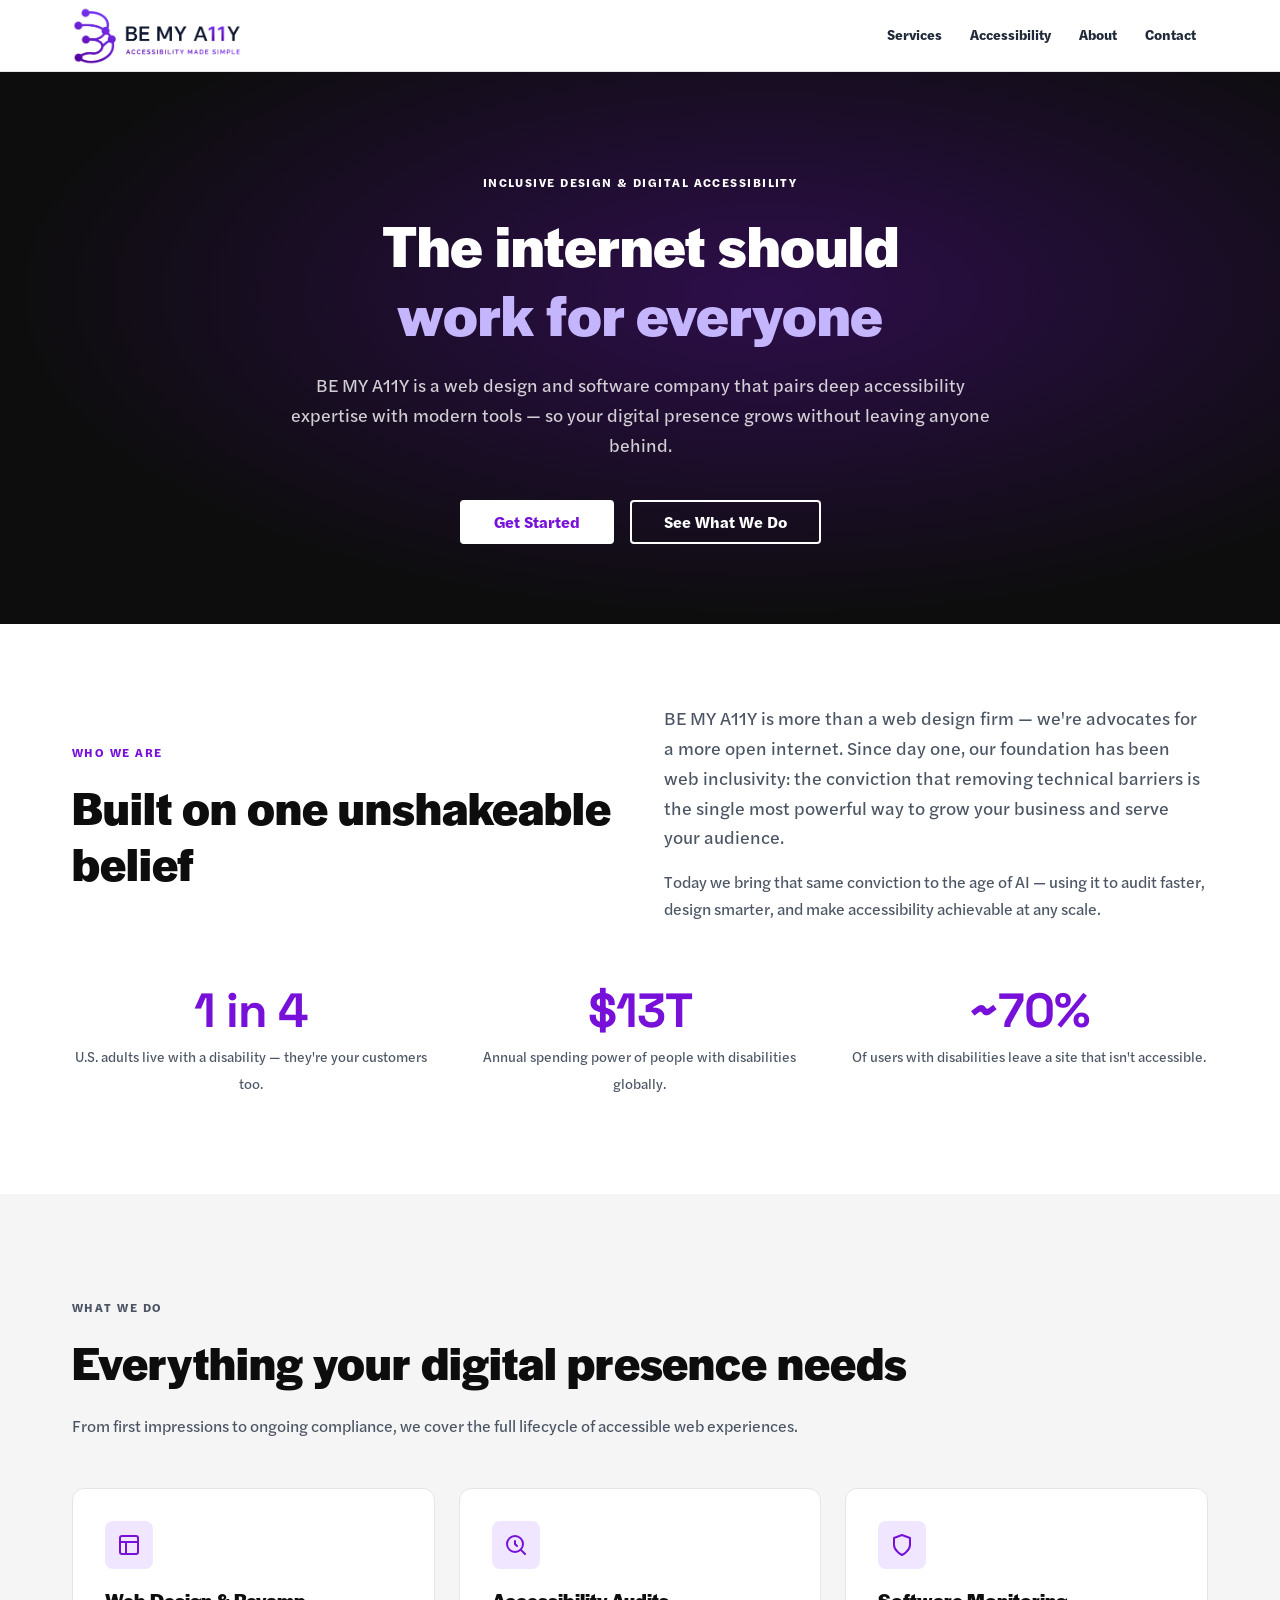
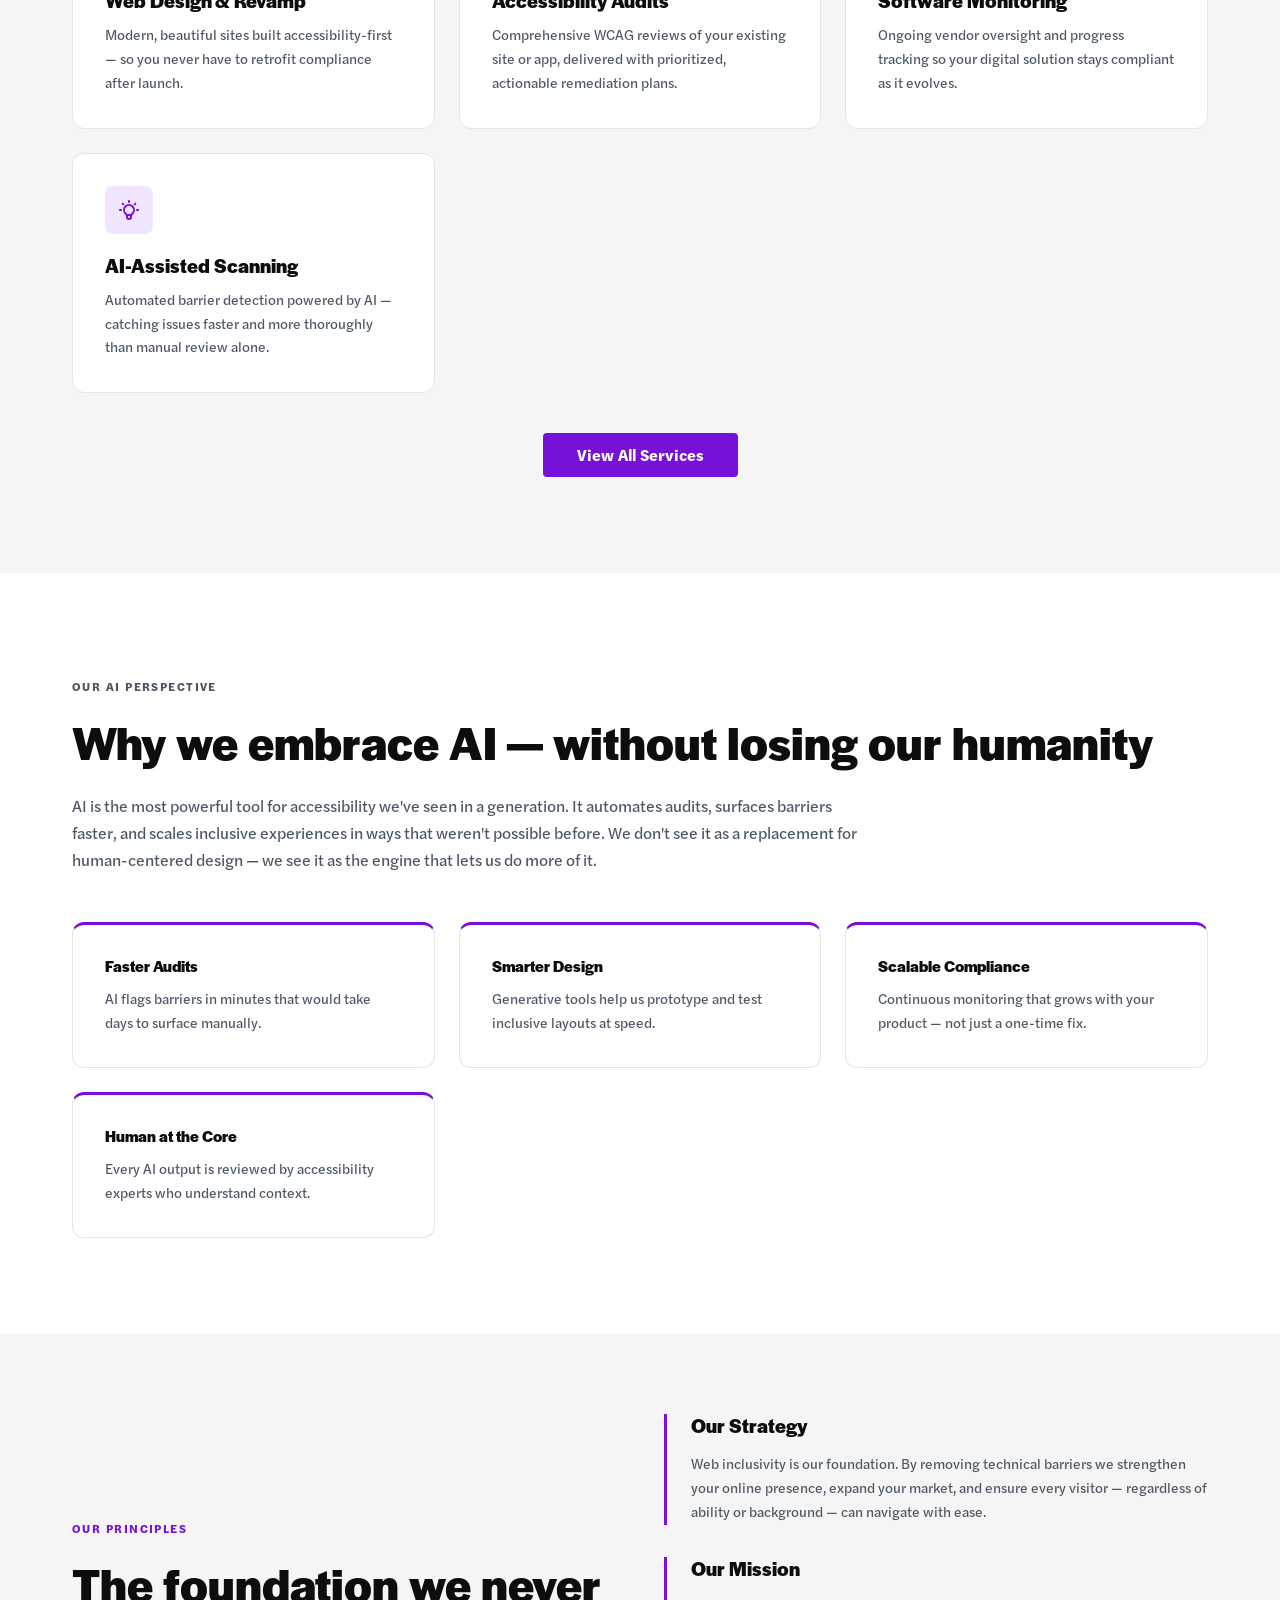
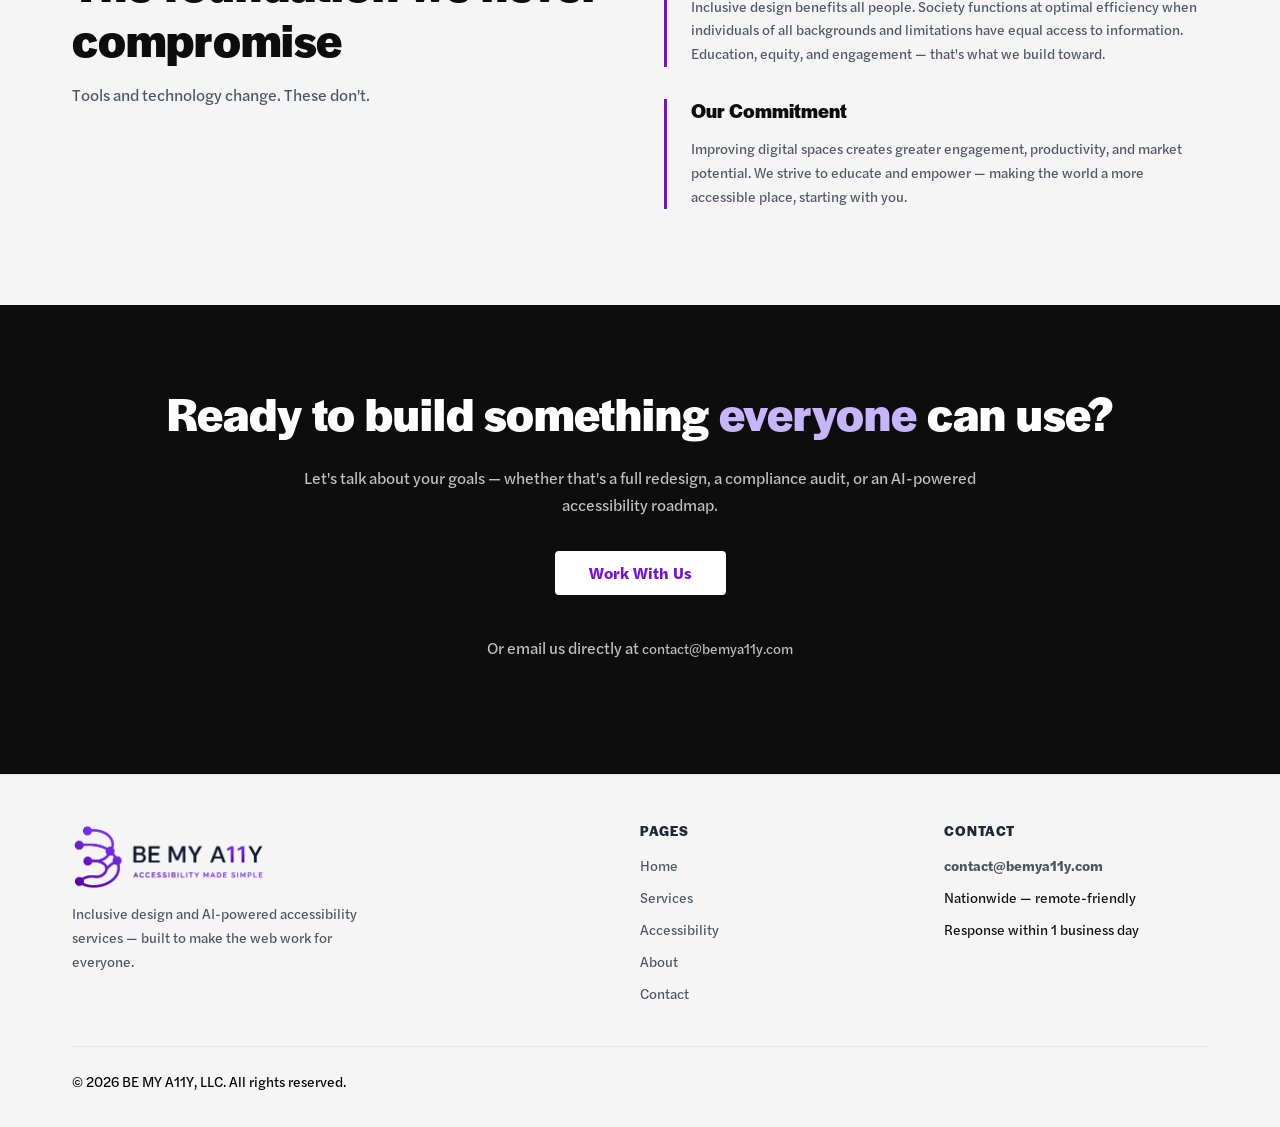
==== index.html @ e12327df "Bump CSS/JS versions, add sitemap, fix CSP for inline styles Co-Authored-By: Claude Sonnet 4.6 <nore" ====
﻿<!DOCTYPE html>
<html lang="en">
<head>
  <meta charset="UTF-8">
  <meta name="viewport" content="width=device-width, initial-scale=1.0">
  <title>BE MY A11Y — Inclusive Design &amp; Digital Accessibility</title>
  <meta name="description" content="BE MY A11Y designs accessible websites and software for small businesses, using UI/UX best practices to improve usability, broaden audience reach, and ensure inclusive, easy-to-navigate digital experiences.">

  <link rel="canonical" href="https://bemya11y.com/">
  <link rel="sitemap" type="application/xml" href="/sitemap.xml">

  <!-- Open Graph -->
  <meta property="og:title" content="BE MY A11Y — Inclusive Design &amp; Digital Accessibility">
  <meta property="og:description" content="Inclusive design and AI-powered accessibility services — built to make the web work for everyone.">
  <meta property="og:type" content="website">
  <meta property="og:url" content="https://bemya11y.com/">
  <meta property="og:image" content="https://bemya11y.com/images/logo.png">

  <!-- Twitter Card -->
  <meta name="twitter:card" content="summary">
  <meta name="twitter:title" content="BE MY A11Y — Inclusive Design &amp; Digital Accessibility">
  <meta name="twitter:description" content="Inclusive design and AI-powered accessibility services — built to make the web work for everyone.">
  <meta name="twitter:image" content="https://bemya11y.com/images/logo.png">

  <!-- Favicon -->
  <link rel="icon" type="image/x-icon" href="/favicon.ico">

  <!-- Fonts -->
  <link rel="preconnect" href="https://fonts.googleapis.com">
  <link rel="preconnect" href="https://fonts.gstatic.com" crossorigin>
  <link href="https://fonts.googleapis.com/css2?family=Space+Grotesk:wght@700&display=swap" rel="stylesheet">

  <link rel="stylesheet" href="/css/styles.css?v=11">

  <!-- Structured Data -->
  <script type="application/ld+json">
  {
    "@context": "https://schema.org",
    "@type": ["ProfessionalService", "LocalBusiness"],
    "name": "BE MY A11Y, LLC",
    "url": "https://bemya11y.com",
    "email": "contact@bemya11y.com",
    "logo": "https://bemya11y.com/images/logo.png",
    "image": "https://bemya11y.com/images/logo.png",
    "description": "Web accessibility consulting, WCAG audits, accessible web design, and AI-assisted accessibility scanning for businesses nationwide.",
    "slogan": "Inclusive design and AI-powered accessibility services — built to make the web work for everyone.",
    "areaServed": "US",
    "priceRange": "$$",
    "address": {
      "@type": "PostalAddress",
      "streetAddress": "1011 Constitution Way",
      "addressLocality": "Cumming",
      "addressRegion": "GA",
      "postalCode": "30040",
      "addressCountry": "US"
    },
    "founder": {
      "@type": "Person",
      "name": "James",
      "jobTitle": "Founder & CEO",
      "email": "james@bemya11y.com"
    },
    "knowsAbout": [
      "Web Accessibility", "WCAG 2.1", "ADA Compliance", "Section 508",
      "European Accessibility Act", "Inclusive Design",
      "AI-Assisted Accessibility Scanning", "Accessibility Audits",
      "Screen Reader Compatibility", "Accessible Web Design"
    ],
    "hasOfferCatalog": {
      "@type": "OfferCatalog",
      "name": "Accessibility Services",
      "itemListElement": [
        {"@type": "Offer", "itemOffered": {"@type": "Service", "name": "Web Design & Revamp", "description": "Modern, accessible websites built to WCAG 2.1 AA standards from day one."}},
        {"@type": "Offer", "itemOffered": {"@type": "Service", "name": "Accessibility Audits", "description": "Comprehensive WCAG 2.1, Section 508, and ADA reviews with prioritized remediation reports."}},
        {"@type": "Offer", "itemOffered": {"@type": "Service", "name": "Software Monitoring & Vendor Oversight", "description": "Ongoing accessibility compliance monitoring and vendor deliverable review."}},
        {"@type": "Offer", "itemOffered": {"@type": "Service", "name": "AI-Assisted Accessibility Scanning", "description": "Automated barrier detection powered by AI, reviewed by a human accessibility expert."}}
      ]
    }
  }
  </script>
  <script type="application/ld+json">
  {
    "@context": "https://schema.org",
    "@type": "WebSite",
    "name": "BE MY A11Y",
    "url": "https://bemya11y.com",
    "description": "Web accessibility consulting and inclusive design services for businesses nationwide.",
    "publisher": {
      "@type": "Organization",
      "name": "BE MY A11Y, LLC",
      "url": "https://bemya11y.com"
    }
  }
  </script>
</head>
<body>

  <!-- Skip Navigation -->
  <a href="#main-content" class="skip-link">Skip to main content</a>

  <!-- Live Region for dynamic announcements -->
  <div id="live-region" role="status" aria-live="polite" aria-atomic="true"></div>

  <!-- ── Header ──────────────────────────────────────────── -->
  <header class="site-header" role="banner"></header>

  <!-- ── Main ─────────────────────────────────────────────── -->
  <main id="main-content">

    <!-- Hero -->
    <section class="hero" aria-labelledby="hero-heading">
      <div class="container">
        <p class="section-label">Inclusive Design &amp; Digital Accessibility</p>
        <h1 id="hero-heading">
          The internet should<br>
          <em>work for everyone</em>
        </h1>
        <p class="lead">
          BE MY A11Y is a web design and software company that pairs deep accessibility
          expertise with modern tools — so your digital presence grows without leaving
          anyone behind.
        </p>
        <div class="btn-group">
          <a href="contact" class="btn btn-white">Get Started</a>
          <a href="services" class="btn btn-outline-white">See What We Do</a>
        </div>
      </div>
    </section>

    <!-- Who We Are -->
    <section class="section" aria-labelledby="who-heading">
      <div class="container">
        <div class="two-col">
          <div>
            <p class="section-label">Who We Are</p>
            <h2 id="who-heading">Built on one unshakeable belief</h2>
          </div>
          <div>
            <p class="lead">
              BE MY A11Y is more than a web design firm — we're advocates for a more open
              internet. Since day one, our foundation has been web inclusivity: the conviction
              that removing technical barriers is the single most powerful way to grow your
              business and serve your audience.
            </p>
            <p style="margin-top: 1rem; color: var(--color-gray-600);">
              Today we bring that same conviction to the age of AI — using it to audit faster,
              design smarter, and make accessibility achievable at any scale.
            </p>
          </div>
        </div>

        <!-- Stats -->
        <div class="stats-grid" style="margin-top: var(--space-16);" aria-label="Accessibility by the numbers">
          <div class="stat">
            <span class="stat-number">1 in 4</span>
            <span class="stat-label">U.S. adults live with a disability — they're your customers too.</span>
          </div>
          <div class="stat">
            <span class="stat-number">$13T</span>
            <span class="stat-label">Annual spending power of people with disabilities globally.</span>
          </div>
          <div class="stat">
            <span class="stat-number" aria-label="Many">~70%</span>
            <span class="stat-label">Of users with disabilities leave a site that isn't accessible.</span>
          </div>
        </div>
      </div>
    </section>

    <!-- What We Do -->
    <section class="section section-alt" aria-labelledby="services-heading">
      <div class="container">
        <div class="section-header">
          <p class="section-label">What We Do</p>
          <h2 id="services-heading">Everything your digital presence needs</h2>
          <p>
            From first impressions to ongoing compliance, we cover the full lifecycle of
            accessible web experiences.
          </p>
        </div>

        <div class="cards-grid">
          <article class="card">
            <div class="card-icon" aria-hidden="true">
              <svg viewBox="0 0 24 24" fill="none" stroke="currentColor" stroke-width="2" stroke-linecap="round" stroke-linejoin="round" aria-hidden="true">
                <rect x="3" y="3" width="18" height="18" rx="2"/>
                <path d="M3 9h18M9 21V9"/>
              </svg>
            </div>
            <h3>Web Design &amp; Revamp</h3>
            <p>Modern, beautiful sites built accessibility-first — so you never have to retrofit compliance after launch.</p>
          </article>

          <article class="card">
            <div class="card-icon" aria-hidden="true">
              <svg viewBox="0 0 24 24" fill="none" stroke="currentColor" stroke-width="2" stroke-linecap="round" stroke-linejoin="round" aria-hidden="true">
                <circle cx="11" cy="11" r="8"/>
                <path d="m21 21-4.35-4.35M11 8v3l2 2"/>
              </svg>
            </div>
            <h3>Accessibility Audits</h3>
            <p>Comprehensive WCAG reviews of your existing site or app, delivered with prioritized, actionable remediation plans.</p>
          </article>

          <article class="card">
            <div class="card-icon" aria-hidden="true">
              <svg viewBox="0 0 24 24" fill="none" stroke="currentColor" stroke-width="2" stroke-linecap="round" stroke-linejoin="round" aria-hidden="true">
                <path d="M12 22s8-4 8-10V5l-8-3-8 3v7c0 6 8 10 8 10z"/>
              </svg>
            </div>
            <h3>Software Monitoring</h3>
            <p>Ongoing vendor oversight and progress tracking so your digital solution stays compliant as it evolves.</p>
          </article>

          <article class="card">
            <div class="card-icon" aria-hidden="true">
              <svg viewBox="0 0 24 24" fill="none" stroke="currentColor" stroke-width="2" stroke-linecap="round" stroke-linejoin="round" aria-hidden="true">
                <path d="M9.663 17h4.673M12 3v1m6.364 1.636-.707.707M21 12h-1M4 12H3m3.343-5.657-.707-.707m2.828 9.9a5 5 0 1 1 7.072 0l-.548.547A3.374 3.374 0 0 0 14 18.469V19a2 2 0 1 1-4 0v-.531c0-.895-.356-1.754-.988-2.386l-.548-.547z"/>
              </svg>
            </div>
            <h3>AI-Assisted Scanning</h3>
            <p>Automated barrier detection powered by AI — catching issues faster and more thoroughly than manual review alone.</p>
          </article>
        </div>

        <div style="text-align: center; margin-top: var(--space-10);">
          <a href="services" class="btn btn-primary">View All Services</a>
        </div>
      </div>
    </section>

    <!-- AI Perspective -->
    <section class="section" aria-labelledby="ai-heading">
      <div class="container">
        <div class="section-header">
          <p class="section-label">Our AI Perspective</p>
          <h2 id="ai-heading">Why we embrace AI — without losing our humanity</h2>
          <p style="max-width: 72ch;">
            AI is the most powerful tool for accessibility we've seen in a generation. It
            automates audits, surfaces barriers faster, and scales inclusive experiences in
            ways that weren't possible before. We don't see it as a replacement for
            human-centered design — we see it as the engine that lets us do more of it.
          </p>
        </div>

        <div class="cards-grid">
          <div class="card" style="border-top: 3px solid var(--color-accent);">
            <h3 style="font-size: var(--text-base);">Faster Audits</h3>
            <p>AI flags barriers in minutes that would take days to surface manually.</p>
          </div>
          <div class="card" style="border-top: 3px solid var(--color-accent);">
            <h3 style="font-size: var(--text-base);">Smarter Design</h3>
            <p>Generative tools help us prototype and test inclusive layouts at speed.</p>
          </div>
          <div class="card" style="border-top: 3px solid var(--color-accent);">
            <h3 style="font-size: var(--text-base);">Scalable Compliance</h3>
            <p>Continuous monitoring that grows with your product — not just a one-time fix.</p>
          </div>
          <div class="card" style="border-top: 3px solid var(--color-accent);">
            <h3 style="font-size: var(--text-base);">Human at the Core</h3>
            <p>Every AI output is reviewed by accessibility experts who understand context.</p>
          </div>
        </div>
      </div>
    </section>

    <!-- Principles -->
    <section class="section section-alt" aria-labelledby="principles-heading">
      <div class="container">
        <div class="two-col">
          <div>
            <p class="section-label">Our Principles</p>
            <h2 id="principles-heading">The foundation we never compromise</h2>
            <p style="margin-top: var(--space-4); color: var(--color-gray-600);">Tools and technology change. These don't.</p>
          </div>
          <div class="principles-list">
            <div class="principle">
              <h3>Our Strategy</h3>
              <p>Web inclusivity is our foundation. By removing technical barriers we strengthen
              your online presence, expand your market, and ensure every visitor — regardless
              of ability or background — can navigate with ease.</p>
            </div>
            <div class="principle">
              <h3>Our Mission</h3>
              <p>Inclusive design benefits all people. Society functions at optimal efficiency
              when individuals of all backgrounds and limitations have equal access to
              information. Education, equity, and engagement — that's what we build toward.</p>
            </div>
            <div class="principle">
              <h3>Our Commitment</h3>
              <p>Improving digital spaces creates greater engagement, productivity, and market
              potential. We strive to educate and empower — making the world a more accessible
              place, starting with you.</p>
            </div>
          </div>
        </div>
      </div>
    </section>

    <!-- CTA -->
    <section class="cta-band" aria-labelledby="cta-heading">
      <div class="container">
        <h2 id="cta-heading">Ready to build something <em>everyone</em> can use?</h2>
        <p>
          Let's talk about your goals — whether that's a full redesign, a compliance audit,
          or an AI-powered accessibility roadmap.
        </p>
        <div class="btn-group">
          <a href="contact" class="btn btn-white">Work With Us</a>
        </div>
        <p>
          Or email us directly at
          <a href="mailto:contact@bemya11y.com" class="email-link" style="color: rgba(255,255,255,.75);">contact@bemya11y.com</a>
        </p>
      </div>
    </section>

  </main>

  <!-- ── Footer ─────────────────────────────────────────── -->
  <footer class="site-footer" role="contentinfo"></footer>

  <script src="/js/site.js?v=7"></script>
</body>
</html>
---- css/styles.css ----
/* ============================================================
   BE MY A11Y — Global Styles
   WCAG 2.2 AA compliant
   ============================================================ */

/* ── Halyard Font Faces ──────────────────────────────────── */
@font-face {
  font-family: 'Halyard Display';
  src: url('../fonts/HalyardDisplay-Light.otf') format('opentype');
  font-weight: 300;
  font-style: normal;
  font-display: swap;
}
@font-face {
  font-family: 'Halyard Display';
  src: url('../fonts/HalyardDisplay-Regular.otf') format('opentype');
  font-weight: 400;
  font-style: normal;
  font-display: swap;
}
@font-face {
  font-family: 'Halyard Display';
  src: url('../fonts/HalyardDisplay-Italic.otf') format('opentype');
  font-weight: 400;
  font-style: italic;
  font-display: swap;
}
@font-face {
  font-family: 'Halyard Display';
  src: url('../fonts/HalyardDisplay-Medium.otf') format('opentype');
  font-weight: 500;
  font-style: normal;
  font-display: swap;
}
@font-face {
  font-family: 'Halyard Display';
  src: url('../fonts/HalyardDisplay-MediumItalic.otf') format('opentype');
  font-weight: 500;
  font-style: italic;
  font-display: swap;
}
@font-face {
  font-family: 'Halyard Display';
  src: url('../fonts/HalyardDisplay-SemiBold.otf') format('opentype');
  font-weight: 600;
  font-style: normal;
  font-display: swap;
}
@font-face {
  font-family: 'Halyard Display';
  src: url('../fonts/HalyardDisplay-SemiBoldItalic.otf') format('opentype');
  font-weight: 600;
  font-style: italic;
  font-display: swap;
}
@font-face {
  font-family: 'Halyard Display';
  src: url('../fonts/HalyardDisplay-Bold.otf') format('opentype');
  font-weight: 700;
  font-style: normal;
  font-display: swap;
}
@font-face {
  font-family: 'Halyard Display';
  src: url('../fonts/HalyardDisplay-BoldItalic.otf') format('opentype');
  font-weight: 700;
  font-style: italic;
  font-display: swap;
}

@font-face {
  font-family: 'Halyard Text';
  src: url('../fonts/HalyardText-Light.otf') format('opentype');
  font-weight: 300;
  font-style: normal;
  font-display: swap;
}
@font-face {
  font-family: 'Halyard Text';
  src: url('../fonts/HalyardText-Regular.otf') format('opentype');
  font-weight: 400;
  font-style: normal;
  font-display: swap;
}
@font-face {
  font-family: 'Halyard Text';
  src: url('../fonts/HalyardText-Italic.otf') format('opentype');
  font-weight: 400;
  font-style: italic;
  font-display: swap;
}
@font-face {
  font-family: 'Halyard Text';
  src: url('../fonts/HalyardText-Medium.otf') format('opentype');
  font-weight: 500;
  font-style: normal;
  font-display: swap;
}
@font-face {
  font-family: 'Halyard Text';
  src: url('../fonts/HalyardText-MediumItalic.otf') format('opentype');
  font-weight: 500;
  font-style: italic;
  font-display: swap;
}
@font-face {
  font-family: 'Halyard Text';
  src: url('../fonts/HalyardText-Bold.otf') format('opentype');
  font-weight: 700;
  font-style: normal;
  font-display: swap;
}
@font-face {
  font-family: 'Halyard Text';
  src: url('../fonts/HalyardText-BoldItalic.otf') format('opentype');
  font-weight: 700;
  font-style: italic;
  font-display: swap;
}

/* ── Custom Properties ───────────────────────────────────── */
:root {
  --color-black:        #0d0d0d;
  --color-white:        #ffffff;
  --color-accent:       #7710D8;       /* primary purple */
  --color-accent-dark:  #5508b0;       /* hover / focus */
  --color-accent-light: #f0e6ff;       /* tinted backgrounds */
  --color-gray-100:     #f5f5f5;
  --color-gray-200:     #e5e5e5;
  --color-gray-400:     #9ca3af;
  --color-gray-600:     #4b5563;
  --color-gray-800:     #1f2937;
  --color-success:      #15803d;
  --color-error:        #b91c1c;

  --font-display: 'Halyard Display', system-ui, sans-serif;
  --font-body:    'Halyard Text', system-ui, sans-serif;

  --text-xs:   0.75rem;
  --text-sm:   0.875rem;
  --text-base: 1rem;
  --text-lg:   1.125rem;
  --text-xl:   1.25rem;
  --text-2xl:  1.5rem;
  --text-3xl:  1.875rem;
  --text-4xl:  2.25rem;
  --text-5xl:  3rem;
  --text-6xl:  3.75rem;

  --space-1:  0.25rem;
  --space-2:  0.5rem;
  --space-3:  0.75rem;
  --space-4:  1rem;
  --space-5:  1.25rem;
  --space-6:  1.5rem;
  --space-8:  2rem;
  --space-10: 2.5rem;
  --space-12: 3rem;
  --space-16: 4rem;
  --space-20: 5rem;
  --space-24: 6rem;
  --space-32: 8rem;

  --radius-sm:  0.25rem;
  --radius-md:  0.5rem;
  --radius-lg:  0.75rem;
  --radius-xl:  1rem;
  --radius-full: 9999px;

  --shadow-sm:  0 1px 2px rgba(0,0,0,.08);
  --shadow-md:  0 4px 12px rgba(0,0,0,.10);
  --shadow-lg:  0 8px 24px rgba(0,0,0,.12);

  --max-width: 1200px;
  --header-height: 72px;
  --transition: 200ms ease;
}

/* ── Reset ───────────────────────────────────────────────── */
*,
*::before,
*::after {
  box-sizing: border-box;
  margin: 0;
  padding: 0;
}

html {
  scroll-behavior: smooth;
  font-size: 100%;
  -webkit-text-size-adjust: 100%;
}

/* Respect reduced-motion */
@media (prefers-reduced-motion: reduce) {
  html { scroll-behavior: auto; }
  *,
  *::before,
  *::after {
    animation-duration: .01ms !important;
    animation-iteration-count: 1 !important;
    transition-duration: .01ms !important;
  }
}

body {
  font-family: var(--font-body);
  font-size: var(--text-base);
  line-height: 1.7;
  color: var(--color-black);
  background-color: var(--color-white);
  -webkit-font-smoothing: antialiased;
}

img,
svg {
  max-width: 100%;
  height: auto;
  display: block;
}

ul,
ol {
  list-style: none;
}

a {
  color: var(--color-accent);
  text-decoration: underline;
  text-underline-offset: 3px;
  transition: color var(--transition);
}

a:hover {
  color: var(--color-accent-dark);
}

/* ── Focus Styles — WCAG 2.2 AA ──────────────────────────── */
:focus-visible {
  outline: 3px solid var(--color-accent);
  outline-offset: 3px;
  border-radius: var(--radius-sm);
}

/* ── Skip Link ───────────────────────────────────────────── */
.skip-link {
  position: absolute;
  top: -9999px;
  left: var(--space-4);
  z-index: 9999;
  background: var(--color-accent);
  color: var(--color-white);
  padding: var(--space-3) var(--space-6);
  font-weight: 700;
  text-decoration: none;
  border-radius: var(--radius-md);
  transition: top var(--transition);
}

.skip-link:focus {
  top: var(--space-4);
}

/* ── Visually Hidden (screen-reader only) ─────────────────── */
.sr-only {
  position: absolute;
  width: 1px;
  height: 1px;
  padding: 0;
  margin: -1px;
  overflow: hidden;
  clip: rect(0,0,0,0);
  white-space: nowrap;
  border: 0;
}

/* ── Layout Utilities ────────────────────────────────────── */
.container {
  width: 100%;
  max-width: var(--max-width);
  margin-inline: auto;
  padding-inline: var(--space-6);
}

@media (min-width: 768px) {
  .container {
    padding-inline: var(--space-8);
  }
}

/* ── Typography ──────────────────────────────────────────── */
h1, h2, h3, h4, h5, h6 {
  font-family: var(--font-display);
  line-height: 1.15;
  font-weight: 700;
  color: var(--color-black);
}

h1 { font-size: clamp(var(--text-4xl), 6vw, var(--text-6xl)); }
h2 { font-size: clamp(var(--text-3xl), 4vw, var(--text-5xl)); }
h3 { font-size: clamp(var(--text-xl), 2.5vw, var(--text-3xl)); }
h4 { font-size: var(--text-xl); }

p { max-width: 68ch; }

.lead {
  font-size: var(--text-lg);
  color: var(--color-gray-600);
  line-height: 1.65;
}

/* ── Buttons ─────────────────────────────────────────────── */
.btn {
  display: inline-flex;
  align-items: center;
  gap: var(--space-2);
  padding: var(--space-3) var(--space-8);
  font-family: var(--font-body);
  font-size: var(--text-base);
  font-weight: 600;
  line-height: 1;
  text-decoration: none;
  border: 2px solid transparent;
  border-radius: var(--radius-sm);
  cursor: pointer;
  transition: background-color var(--transition), color var(--transition), border-color var(--transition), box-shadow var(--transition);
  white-space: nowrap;
  min-height: 44px; /* WCAG 2.5.8 target size */
}

.btn-primary {
  background-color: var(--color-accent);
  color: var(--color-white);
  border-color: var(--color-accent);
}

.btn-primary:hover,
.btn-primary:focus-visible {
  background-color: var(--color-accent-dark);
  border-color: var(--color-accent-dark);
  color: var(--color-white);
}

.btn-outline {
  background-color: transparent;
  color: var(--color-accent);
  border-color: var(--color-accent);
}

.btn-outline:hover,
.btn-outline:focus-visible {
  background-color: var(--color-accent);
  color: var(--color-white);
}

.btn-outline-white {
  background-color: transparent;
  color: var(--color-white);
  border-color: var(--color-white);
}

.btn-outline-white:hover,
.btn-outline-white:focus-visible {
  background-color: var(--color-white);
  color: var(--color-accent);
  border-color: var(--color-white);
}

.btn-ghost {
  background-color: transparent;
  color: var(--color-black);
  border-color: var(--color-black);
}

.btn-ghost:hover,
.btn-ghost:focus-visible {
  background-color: var(--color-black);
  color: var(--color-white);
}

.btn-white {
  background-color: var(--color-white);
  color: var(--color-accent);
  border-color: var(--color-white);
}

.btn-white:hover,
.btn-white:focus-visible {
  background-color: var(--color-accent-light);
  color: var(--color-accent-dark);
}

.btn-group {
  display: flex;
  flex-wrap: wrap;
  gap: var(--space-4);
  align-items: center;
}

/* ── Header / Nav ────────────────────────────────────────── */
.site-header {
  position: sticky;
  top: 0;
  z-index: 100;
  background-color: rgba(255,255,255,.97);
  backdrop-filter: blur(8px);
  -webkit-backdrop-filter: blur(8px);
  border-bottom: 1px solid var(--color-gray-200);
  height: var(--header-height);
  display: flex;
  align-items: center;
}

.site-header .container {
  display: flex;
  align-items: center;
  justify-content: space-between;
  gap: var(--space-6);
}

.site-logo {
  display: flex;
  align-items: center;
  text-decoration: none;
  flex-shrink: 0;
}

.site-logo img {
  height: 60px;
  width: auto;
}

.site-logo-text {
  font-family: var(--font-display);
  font-size: var(--text-xl);
  font-weight: 700;
  color: var(--color-black);
  letter-spacing: -0.02em;
}

.site-nav {
  display: flex;
  align-items: center;
  gap: var(--space-1);
}

.site-nav a {
  font-size: var(--text-sm);
  font-weight: 600;
  color: var(--color-gray-800);
  text-decoration: none;
  padding: var(--space-2) var(--space-3);
  border-radius: var(--radius-sm);
  transition: color var(--transition), background-color var(--transition);
  min-height: 44px;
  display: inline-flex;
  align-items: center;
}

.site-nav a:hover,
.site-nav a[aria-current="page"] {
  color: var(--color-accent);
  background-color: var(--color-accent-light);
}

.site-nav .nav-cta {
  margin-left: var(--space-4);
}

/* Mobile nav */
.nav-toggle {
  display: none;
  background: none;
  border: 2px solid var(--color-gray-800);
  border-radius: var(--radius-sm);
  padding: var(--space-2);
  cursor: pointer;
  min-width: 44px;
  min-height: 44px;
  align-items: center;
  justify-content: center;
  color: var(--color-gray-800);
  transition: background-color var(--transition);
}

.nav-toggle:hover {
  background-color: var(--color-gray-100);
}

.nav-toggle svg {
  width: 24px;
  height: 24px;
  pointer-events: none;
}

@media (max-width: 767px) {
  .nav-toggle { display: flex; }

  .site-nav {
    display: none;
    position: absolute;
    top: var(--header-height);
    left: 0;
    right: 0;
    background: var(--color-white);
    border-bottom: 1px solid var(--color-gray-200);
    flex-direction: column;
    align-items: stretch;
    padding: var(--space-4) var(--space-6);
    gap: var(--space-2);
    box-shadow: var(--shadow-md);
  }

  .site-nav.is-open {
    display: flex;
  }

  .site-nav a {
    font-size: var(--text-base);
    padding: var(--space-3) var(--space-4);
  }

  .site-nav .nav-cta {
    margin-left: 0;
    align-self: flex-start;
  }
}

/* ── Hero ────────────────────────────────────────────────── */
.hero {
  padding-block: var(--space-24) var(--space-20);
  background-color: var(--color-black);
  color: var(--color-white);
  text-align: center;
  position: relative;
  overflow: hidden;
}

.hero::before {
  content: '';
  position: absolute;
  inset: 0;
  background: radial-gradient(ellipse at 60% 40%, rgba(119,16,216,.30) 0%, transparent 70%);
  pointer-events: none;
}

.hero .container {
  position: relative;
}

.hero h1 {
  color: var(--color-white);
  margin-bottom: var(--space-6);
}

.hero h1 em {
  font-style: normal;
  color: #c4b5fd;
}

.hero .lead {
  color: rgba(255,255,255,.8);
  font-size: var(--text-lg);
  margin-inline: auto;
  margin-bottom: var(--space-10);
  max-width: 60ch;
}

.hero .btn-group {
  justify-content: center;
}

/* ── Section Foundations ─────────────────────────────────── */
.section {
  padding-block: var(--space-20) var(--space-24);
}

.section-sm {
  padding-block: var(--space-12);
}

.section-label {
  display: inline-block;
  font-size: var(--text-xs);
  font-weight: 700;
  letter-spacing: 0.12em;
  text-transform: uppercase;
  color: var(--color-accent);
  margin-bottom: var(--space-4);
}

.hero .section-label {
  color: #fff;
}

.section-header {
  margin-bottom: var(--space-12);
}

.section-header p {
  margin-top: var(--space-6);
  color: var(--color-gray-600);
}

.section-alt {
  background-color: var(--color-gray-100);
}

.section-dark {
  background-color: var(--color-black);
  color: var(--color-white);
}

.section-dark h1,
.section-dark h2,
.section-dark h3,
.section-dark h4 {
  color: var(--color-white);
}

.section-dark p {
  color: rgba(255,255,255,.75);
}

.section-accent {
  background-color: var(--color-accent);
  color: var(--color-white);
}

.section-accent h1,
.section-accent h2,
.section-accent h3 {
  color: var(--color-white);
}

.section-accent p {
  color: rgba(255,255,255,.85);
}

/* ── Stats Row ───────────────────────────────────────────── */
.stats-grid {
  display: grid;
  grid-template-columns: repeat(auto-fit, minmax(160px, 1fr));
  gap: var(--space-8);
  text-align: center;
}

.stat-number {
  display: block;
  font-family: 'Space Grotesk', var(--font-display), sans-serif;
  font-size: var(--text-5xl);
  font-weight: 700;
  letter-spacing: -0.02em;
  line-height: 1;
  color: var(--color-accent);
  margin-bottom: var(--space-2);
}

.stat-label {
  font-size: var(--text-sm);
  color: var(--color-gray-600);
  line-height: 1.4;
}

/* ── Cards Grid ──────────────────────────────────────────── */
.cards-grid {
  display: grid;
  grid-template-columns: repeat(auto-fit, minmax(280px, 1fr));
  gap: var(--space-6);
}

.card {
  background: var(--color-white);
  border: 1px solid var(--color-gray-200);
  border-radius: var(--radius-lg);
  padding: var(--space-8);
  transition: box-shadow var(--transition), transform var(--transition);
}

.card:hover {
  box-shadow: var(--shadow-lg);
  transform: translateY(-2px);
}

.card-icon {
  width: 48px;
  height: 48px;
  background-color: var(--color-accent-light);
  border-radius: var(--radius-md);
  display: flex;
  align-items: center;
  justify-content: center;
  margin-bottom: var(--space-5);
  color: var(--color-accent);
}

.card-icon svg {
  width: 24px;
  height: 24px;
}

.card h3 {
  font-size: var(--text-xl);
  margin-bottom: var(--space-3);
}

.card p {
  color: var(--color-gray-600);
  font-size: var(--text-sm);
  max-width: none;
}

.card-tags {
  display: flex;
  flex-wrap: wrap;
  gap: var(--space-2);
  margin-top: var(--space-5);
}

.tag {
  font-size: var(--text-xs);
  font-weight: 600;
  background-color: var(--color-accent-light);
  color: var(--color-accent);
  padding: var(--space-1) var(--space-3);
  border-radius: var(--radius-full);
  white-space: nowrap;
}

/* ── Process Steps ───────────────────────────────────────── */
.steps-grid {
  display: grid;
  grid-template-columns: repeat(auto-fit, minmax(220px, 1fr));
  gap: var(--space-8);
}

.step {
  position: relative;
}

.step-number {
  width: 48px;
  height: 48px;
  background-color: var(--color-accent);
  color: var(--color-white);
  border-radius: var(--radius-full);
  display: flex;
  align-items: center;
  justify-content: center;
  font-weight: 700;
  font-size: var(--text-lg);
  margin-bottom: var(--space-4);
  font-family: var(--font-display);
  flex-shrink: 0;
}

.step h3 {
  font-size: var(--text-xl);
  margin-bottom: var(--space-4);
}

.step p {
  color: var(--color-gray-600);
  font-size: var(--text-sm);
}

/* ── Two-col layout ──────────────────────────────────────── */
.two-col {
  display: grid;
  grid-template-columns: 1fr;
  gap: var(--space-12);
  align-items: center;
}

@media (min-width: 768px) {
  .two-col {
    grid-template-columns: 1fr 1fr;
  }

  .two-col.reverse > :first-child {
    order: 2;
  }
}

/* ── Principles list ─────────────────────────────────────── */
.principles-list {
  display: flex;
  flex-direction: column;
  gap: var(--space-8);
}

.principle {
  border-left: 3px solid var(--color-accent);
  padding-left: var(--space-6);
}

.principle h3 {
  font-size: var(--text-xl);
  margin-bottom: var(--space-4);
}

.principle p {
  color: var(--color-gray-600);
  font-size: var(--text-sm);
  max-width: none;
}

/* ── CTA Band ─────────────────────────────────────────────── */
.cta-band {
  padding-block: var(--space-20);
  text-align: center;
  background-color: var(--color-black);
  color: var(--color-white);
}

.cta-band h2 {
  color: var(--color-white);
  margin-bottom: var(--space-6);
}

.cta-band h2 em {
  font-style: normal;
  color: #c4b5fd;
}

.cta-band p {
  color: rgba(255,255,255,.75);
  margin-inline: auto;
  margin-bottom: var(--space-8);
}

.cta-band .btn-group {
  justify-content: center;
  margin-bottom: var(--space-10);
}

.cta-band .email-link {
  color: rgba(255,255,255,.7);
  font-size: var(--text-sm);
  text-decoration: none;
}

.cta-band .email-link:hover {
  color: var(--color-white);
  text-decoration: underline;
}

/* ── Footer ──────────────────────────────────────────────── */
.footer-logo {
  height: 68px;
  width: auto;
  display: block;
  margin-bottom: var(--space-3);
}
.footer-contact-email{
  font-weight: bold;
}

.site-footer {
  background-color: var(--color-gray-100);
  border-top: 1px solid var(--color-gray-200);
  padding-block: var(--space-12) var(--space-8);
  font-size: var(--text-sm);
}

.footer-grid {
  display: grid;
  grid-template-columns: 1fr;
  gap: var(--space-10);
  margin-bottom: var(--space-10);
}

@media (min-width: 640px) {
  .footer-grid {
    grid-template-columns: 2fr 1fr 1fr;
  }
}

.footer-brand p {
  margin-top: var(--space-3);
  color: var(--color-gray-600);
  max-width: 36ch;
}

.footer-col h3 {
  font-size: var(--text-sm);
  font-weight: 700;
  text-transform: uppercase;
  letter-spacing: 0.08em;
  color: var(--color-gray-800);
  margin-bottom: var(--space-4);
}

.footer-col ul {
  display: flex;
  flex-direction: column;
  gap: var(--space-2);
}

.footer-col a {
  color: var(--color-gray-600);
  text-decoration: none;
  font-size: var(--text-sm);
  transition: color var(--transition);
}

.footer-col a:hover {
  color: var(--color-accent);
  text-decoration: underline;
}

.footer-meta {
  display: flex;
  flex-wrap: wrap;
  justify-content: space-between;
  align-items: center;
  gap: var(--space-4);
  padding-top: var(--space-6);
  border-top: 1px solid var(--color-gray-200);
  color: var(--color-gray-400);
}

.footer-meta a {
  color: var(--color-gray-600);
}

.footer-copyright {
  color: #000 !important;
}

/* ── Contact Page ────────────────────────────────────────── */
.contact-grid {
  display: grid;
  grid-template-columns: 1fr;
  gap: var(--space-12);
}

@media (min-width: 768px) {
  .contact-grid {
    grid-template-columns: 1fr 1.5fr;
    align-items: start;
  }
}

.contact-info {
  display: flex;
  flex-direction: column;
  gap: var(--space-6);
}

.contact-item {
  display: flex;
  flex-direction: column;
  gap: var(--space-1);
}

.contact-item dt {
  font-weight: 700;
  font-size: var(--text-sm);
  text-transform: uppercase;
  letter-spacing: 0.08em;
  color: var(--color-gray-400);
}

.contact-item dd {
  font-size: var(--text-base);
  color: var(--color-gray-800);
}

.contact-item a {
  color: var(--color-accent);
}

/* ── Form Styles ─────────────────────────────────────────── */
.form-group {
  display: flex;
  flex-direction: column;
  gap: var(--space-2);
  margin-bottom: var(--space-5);
}

.form-label {
  font-size: var(--text-sm);
  font-weight: 600;
  color: var(--color-gray-800);
}

.form-label .required-mark {
  color: var(--color-error);
  margin-left: var(--space-1);
}

.form-control {
  width: 100%;
  padding: var(--space-3) var(--space-4);
  font-family: var(--font-body);
  font-size: var(--text-base);
  color: var(--color-black);
  background-color: var(--color-white);
  border: 2px solid var(--color-gray-200);
  border-radius: var(--radius-md);
  transition: border-color var(--transition), box-shadow var(--transition);
  min-height: 44px;
  appearance: none;
  -webkit-appearance: none;
}

.form-control::placeholder {
  color: var(--color-gray-400);
}

.form-control:hover {
  border-color: var(--color-gray-400);
}

.form-control:focus {
  border-color: var(--color-accent);
  outline: none;
  box-shadow: 0 0 0 3px rgba(119,16,216,.2);
}

textarea.form-control {
  min-height: 140px;
  resize: vertical;
}

.form-control[aria-invalid="true"] {
  border-color: var(--color-error);
}

.form-error {
  font-size: var(--text-sm);
  color: var(--color-error);
  display: none;
}

.form-error.is-visible {
  display: block;
}

.form-success {
  display: none;
  background: #dcfce7;
  border: 1px solid #86efac;
  color: var(--color-success);
  padding: var(--space-4) var(--space-5);
  border-radius: var(--radius-md);
  font-weight: 600;
  margin-top: var(--space-4);
}

.form-success.is-visible {
  display: block;
}

/* ── Process After-submit ────────────────────────────────── */
.process-steps {
  display: flex;
  flex-direction: column;
  gap: var(--space-6);
  counter-reset: steps;
}

.process-step {
  display: flex;
  gap: var(--space-5);
  align-items: flex-start;
  counter-increment: steps;
}

.process-step::before {
  content: counter(steps);
  width: 36px;
  height: 36px;
  background-color: var(--color-accent);
  color: var(--color-white);
  border-radius: var(--radius-full);
  display: flex;
  align-items: center;
  justify-content: center;
  font-weight: 700;
  font-size: var(--text-sm);
  flex-shrink: 0;
  font-family: var(--font-display);
}

.process-step h4 {
  font-size: var(--text-base);
  margin-bottom: var(--space-1);
}

.process-step p {
  font-size: var(--text-sm);
  color: var(--color-gray-600);
}

/* ── About Page ──────────────────────────────────────────── */
.founder-card {
  background: var(--color-white);
  border: 1px solid var(--color-gray-200);
  border-radius: var(--radius-xl);
  padding: var(--space-10);
  display: flex;
  flex-direction: column;
  gap: var(--space-5);
}

.founder-avatar {
  width: 96px;
  height: 96px;
  border-radius: var(--radius-full);
  background-color: var(--color-accent-light);
  display: flex;
  align-items: center;
  justify-content: center;
  font-size: var(--text-3xl);
  color: var(--color-accent);
  font-family: var(--font-display);
  font-weight: 700;
  flex-shrink: 0;
  overflow: hidden;
}

.founder-avatar img {
  width: 100%;
  height: 100%;
  object-fit: cover;
}

.logo-timeline {
  display: grid;
  grid-template-columns: repeat(auto-fit, minmax(160px, 1fr));
  gap: var(--space-6);
}

.logo-year {
  background: var(--color-white);
  border: 1px solid var(--color-gray-200);
  border-radius: var(--radius-lg);
  padding: var(--space-6);
  text-align: center;
}

.logo-year .year-label {
  font-size: var(--text-xs);
  font-weight: 700;
  color: var(--color-accent);
  letter-spacing: 0.1em;
  text-transform: uppercase;
  margin-bottom: var(--space-2);
}

.logo-year .year-title {
  font-size: var(--text-base);
  font-weight: 700;
  margin-bottom: var(--space-1);
}

.logo-year p {
  font-size: var(--text-sm);
  color: var(--color-gray-600);
}

.logo-placeholder {
  width: 100%;
  height: 60px;
  background-color: var(--color-gray-100);
  border-radius: var(--radius-md);
  margin-bottom: var(--space-4);
  display: flex;
  align-items: center;
  justify-content: center;
  color: var(--color-gray-400);
  font-size: var(--text-xs);
}

.logo-year-img {
  width: 100%;
  max-height: 80px;
  object-fit: contain;
  margin-bottom: var(--space-4);
}

/* ── Accessibility Page ──────────────────────────────────── */
.disability-grid {
  display: grid;
  grid-template-columns: repeat(auto-fit, minmax(230px, 1fr));
  gap: var(--space-5);
}

.disability-card {
  background: var(--color-white);
  border: 1px solid var(--color-gray-200);
  border-radius: var(--radius-lg);
  padding: var(--space-6);
}

.disability-card h3 {
  font-size: var(--text-base);
  margin-bottom: var(--space-2);
}

.disability-card p {
  font-size: var(--text-sm);
  color: var(--color-gray-600);
}

.law-list {
  display: flex;
  flex-direction: column;
  gap: var(--space-4);
}

.law-item {
  background: var(--color-white);
  border: 1px solid var(--color-gray-200);
  border-radius: var(--radius-lg);
  padding: var(--space-6);
  display: grid;
  gap: var(--space-2);
}

.law-item .law-scope {
  font-size: var(--text-xs);
  font-weight: 700;
  letter-spacing: 0.1em;
  text-transform: uppercase;
  color: var(--color-accent);
}

.law-item h3 {
  font-size: var(--text-lg);
}

.law-item p {
  font-size: var(--text-sm);
  color: var(--color-gray-600);
  max-width: none;
}

/* ── Business Case ───────────────────────────────────────── */
.benefits-list {
  display: flex;
  flex-direction: column;
  gap: var(--space-3);
}

.benefit-item {
  display: flex;
  gap: var(--space-3);
  align-items: flex-start;
  font-size: var(--text-sm);
}

.benefit-item::before {
  content: '';
  width: 20px;
  height: 20px;
  background-color: var(--color-accent);
  border-radius: var(--radius-full);
  background-image: url("data:image/svg+xml,%3Csvg xmlns='http://www.w3.org/2000/svg' viewBox='0 0 20 20' fill='white'%3E%3Cpath fill-rule='evenodd' d='M16.707 5.293a1 1 0 010 1.414l-8 8a1 1 0 01-1.414 0l-4-4a1 1 0 011.414-1.414L8 12.586l7.293-7.293a1 1 0 011.414 0z' clip-rule='evenodd'/%3E%3C/svg%3E");
  background-size: 12px;
  background-repeat: no-repeat;
  background-position: center;
  flex-shrink: 0;
  margin-top: 2px;
}

.benefit-item strong {
  display: block;
  font-weight: 700;
  color: var(--color-black);
}

/* ── Who We Help ─────────────────────────────────────────── */
.audience-grid {
  display: grid;
  grid-template-columns: repeat(auto-fit, minmax(220px, 1fr));
  gap: var(--space-5);
}

.audience-card {
  background: var(--color-white);
  border-radius: var(--radius-lg);
  padding: var(--space-6);
  border: 1px solid var(--color-gray-200);
}

.audience-card h3 {
  font-size: var(--text-lg);
  margin-bottom: var(--space-2);
}

.audience-card p {
  font-size: var(--text-sm);
  color: var(--color-gray-600);
}

/* ── Accessible live region ──────────────────────────────── */
#live-region {
  position: absolute;
  left: -9999px;
  width: 1px;
  height: 1px;
  overflow: hidden;
}

/* ── FAQ Section ─────────────────────────────────────────── */
.faq-list {
  display: flex;
  flex-direction: column;
  gap: var(--space-6);
  max-width: 800px;
}

.faq-item {
  border-left: 3px solid var(--color-accent);
  padding-left: var(--space-6);
}

.faq-question {
  font-size: var(--text-base);
  font-weight: 700;
  color: var(--color-gray-900);
  margin-bottom: var(--space-2);
}

.faq-answer {
  color: var(--color-gray-600);
  font-size: var(--text-sm);
}

/* ── Large-screen enhancements ───────────────────────────── */
@media (min-width: 1440px) {
  :root {
    --max-width:     1380px;
    --header-height: 88px;
  }
  .container     { padding-inline: var(--space-10); }
  .site-logo img { height: 72px; }
  .footer-logo   { height: 80px; }
}

@media (min-width: 1920px) {
  :root {
    --max-width:     1820px;
    --header-height: 96px;
  }
  .container     { padding-inline: var(--space-12); }
  .site-logo img { height: 80px; }
  .footer-logo   { height: 88px; }
}

@media (min-width: 2560px) {
  :root {
    --max-width:     2360px;
    --header-height: 104px;
  }
  .site-logo img { height: 88px; }
  .footer-logo   { height: 96px; }
}
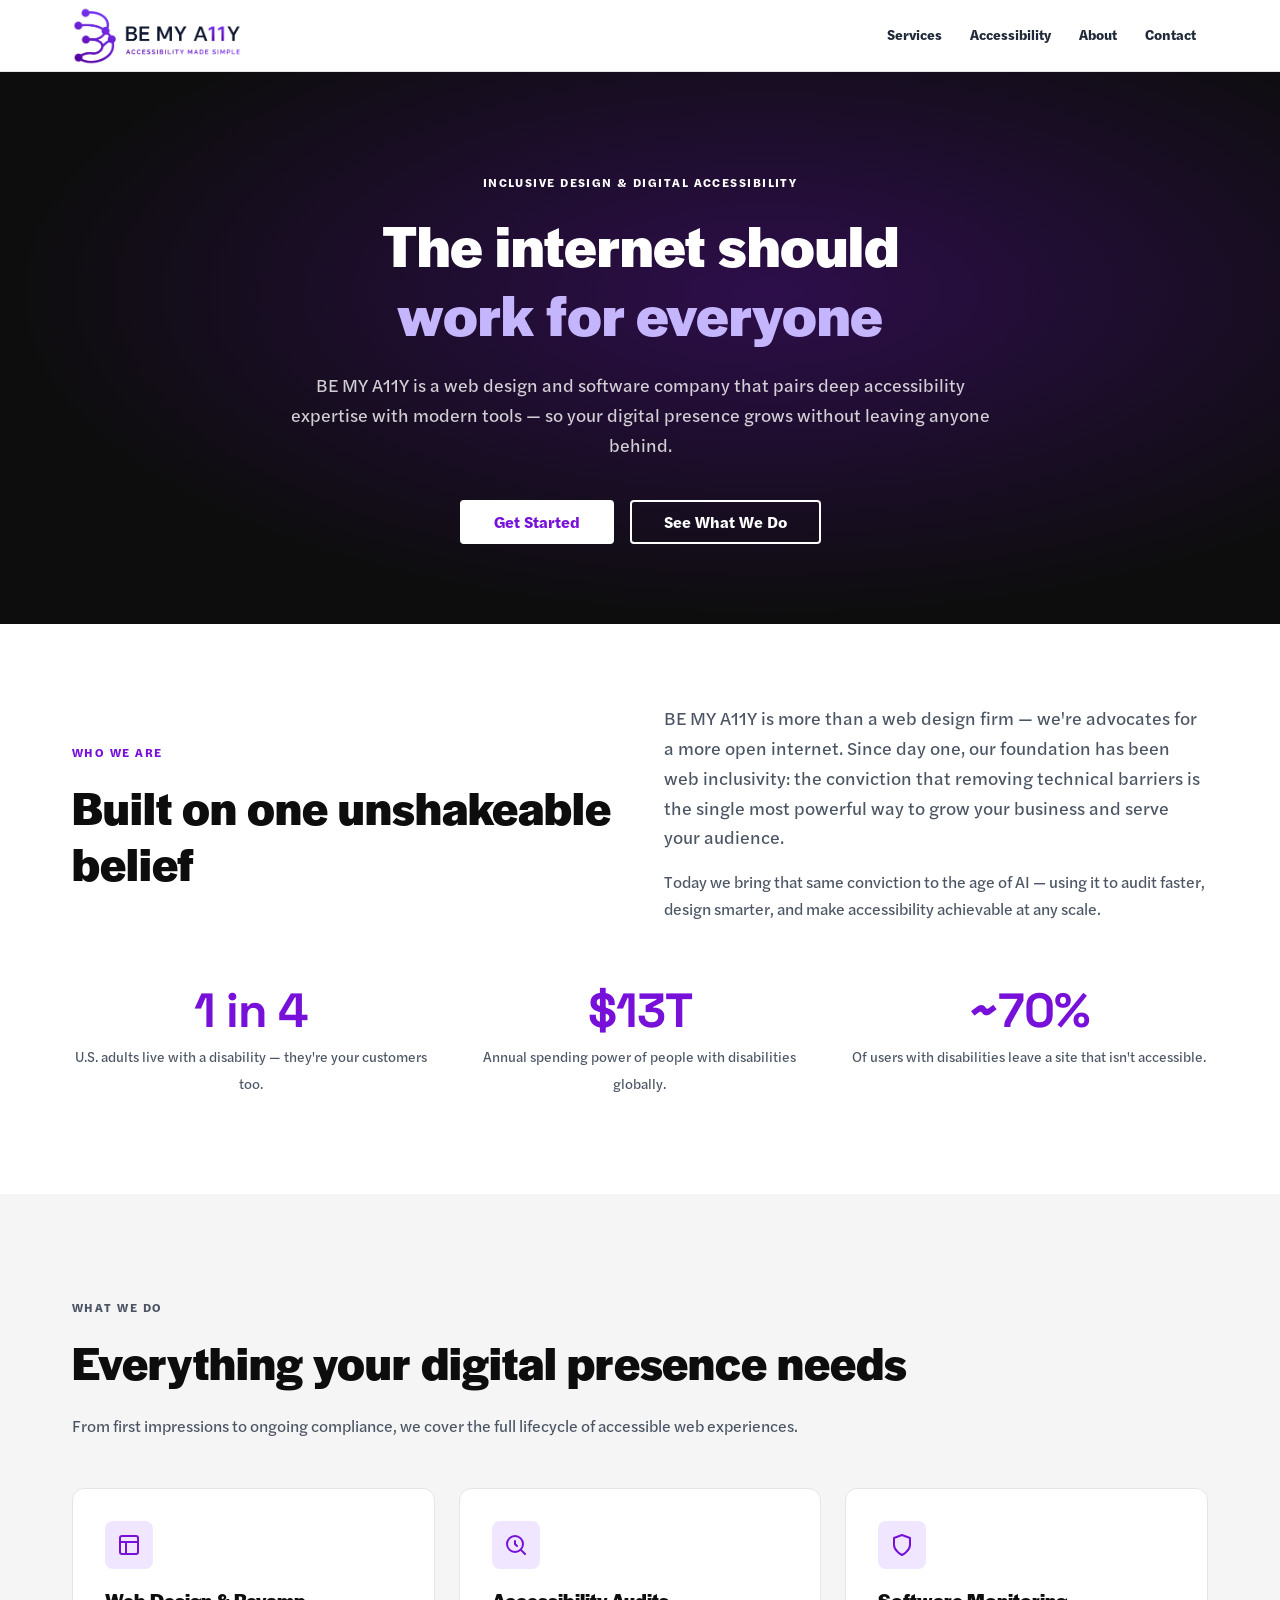
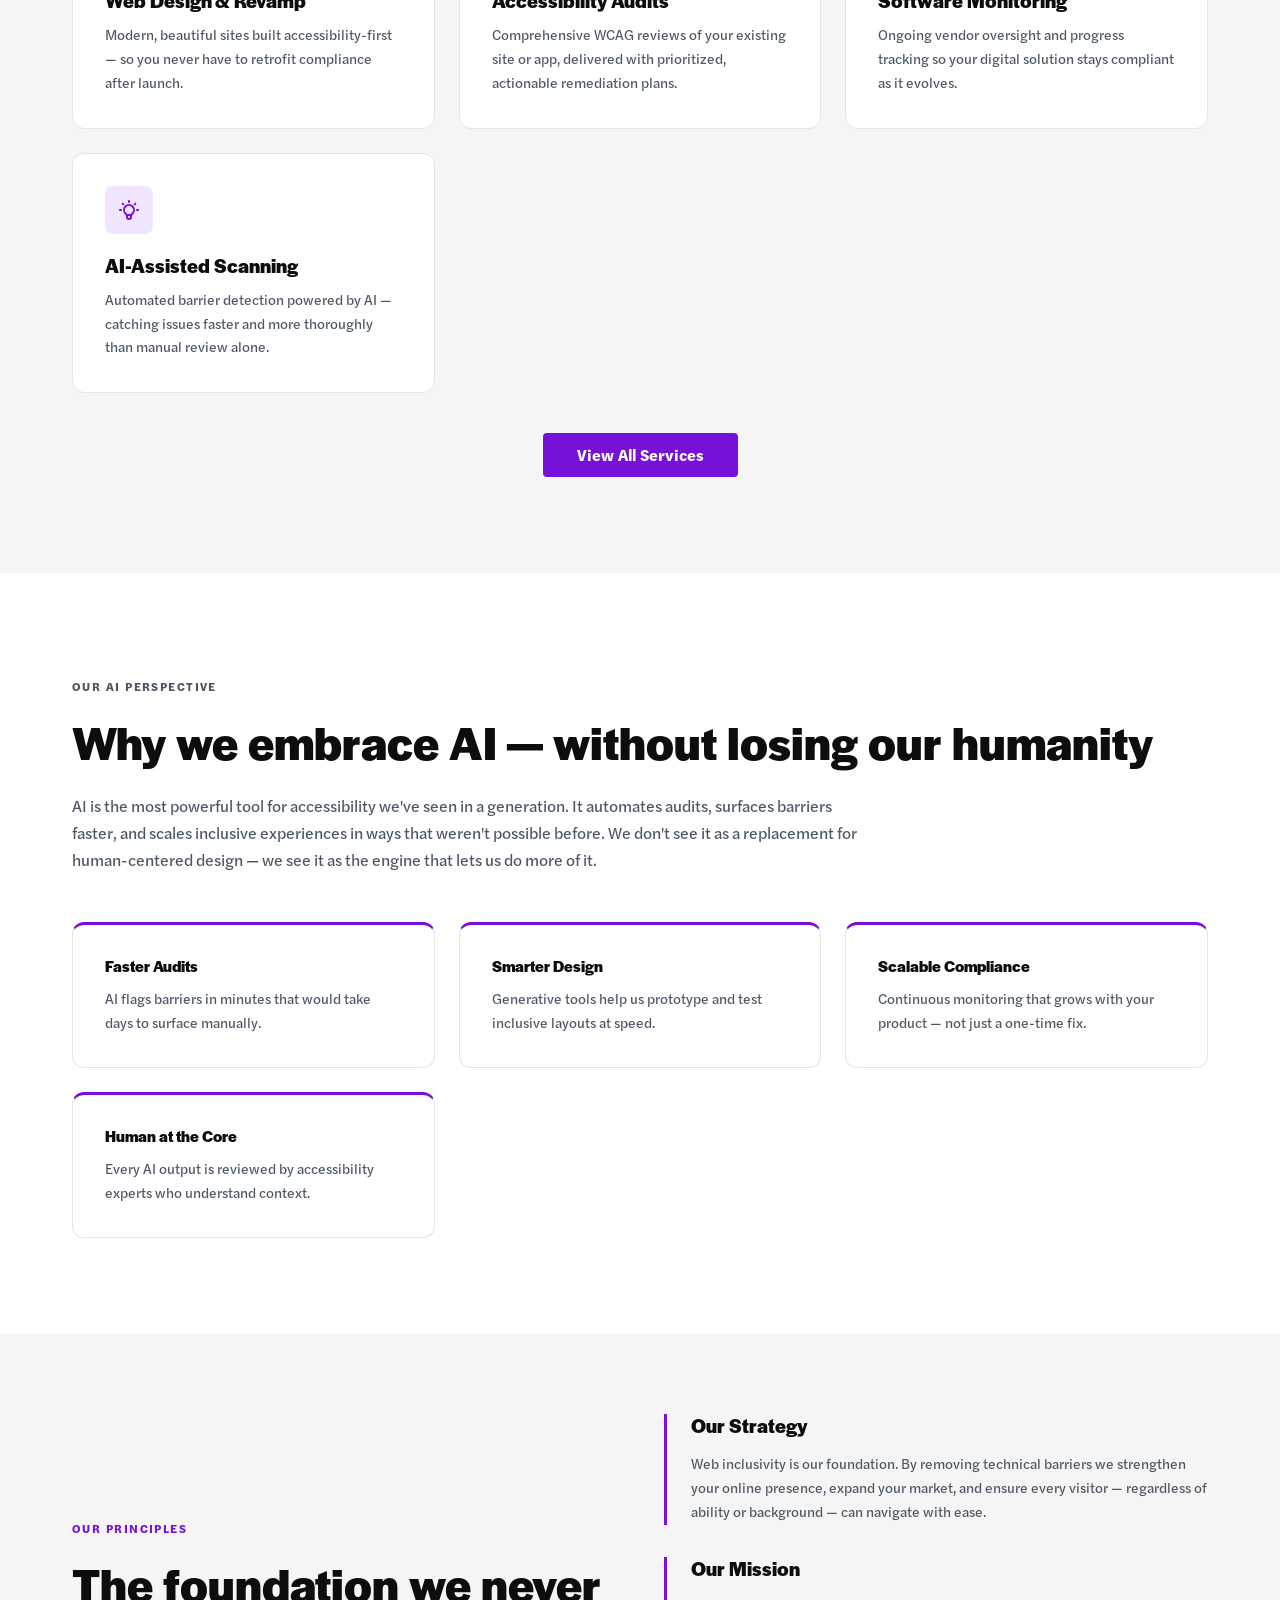
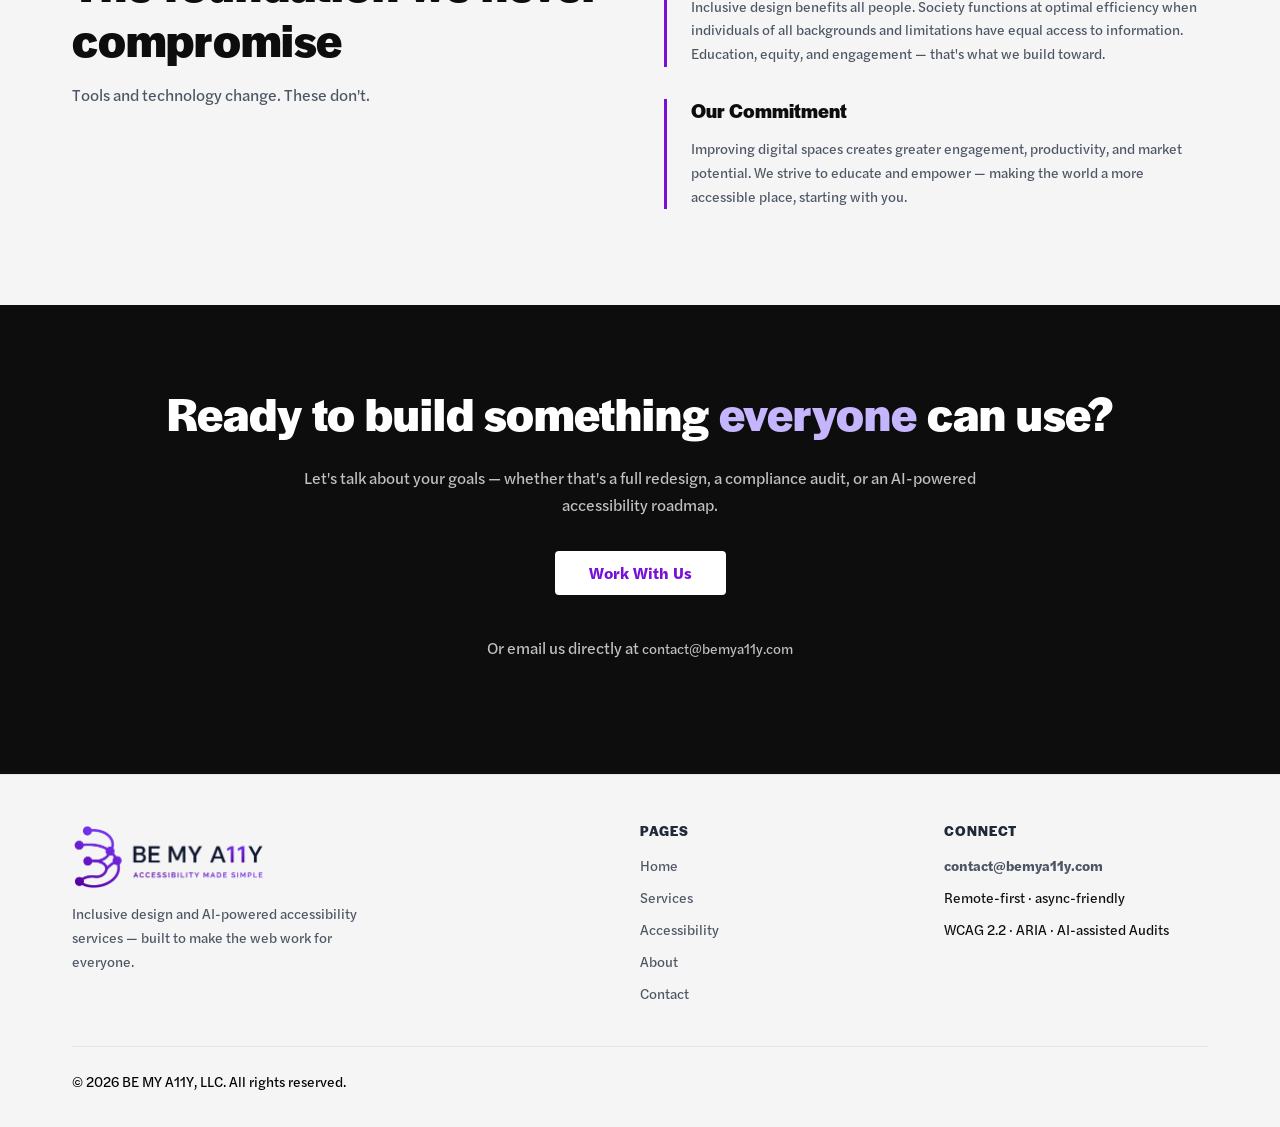
==== commit cbddfd3d: "Updated contact section in footer to be more professional" ====
--- a/index.html
+++ b/index.html
@@ -31,7 +31,6 @@
   <link href="https://fonts.googleapis.com/css2?family=Space+Grotesk:wght@700&display=swap" rel="stylesheet">
 
   <link rel="stylesheet" href="/css/styles.css?v=11">
-
   <!-- Structured Data -->
   <script type="application/ld+json">
   {
@@ -320,6 +319,18 @@
   <!-- ── Footer ─────────────────────────────────────────── -->
   <footer class="site-footer" role="contentinfo"></footer>
 
-  <script src="/js/site.js?v=7"></script>
+  <!-- AI Chat Widget -->
+  <link rel="stylesheet" href="https://wysiwyg-ai-chat.onrender.com/wysiwyg-ai-chat.css">
+  <div
+    data-wysiwyg-ai-chat
+    data-client-id="reachai-demo"
+    data-api-base="https://wysiwyg-ai-chat.onrender.com"
+    data-title="BE MY A11Y Chat"
+    data-placeholder="Ask what you are looking for..."
+  ></div>
+  <script src="https://wysiwyg-ai-chat.onrender.com/v1/widget.js"></script>
+  <script src="https://wysiwyg-ai-chat.onrender.com/wysiwyg-ai-chat.js"></script>
+
+  <script src="/js/site.js?v=8"></script>
 </body>
 </html>
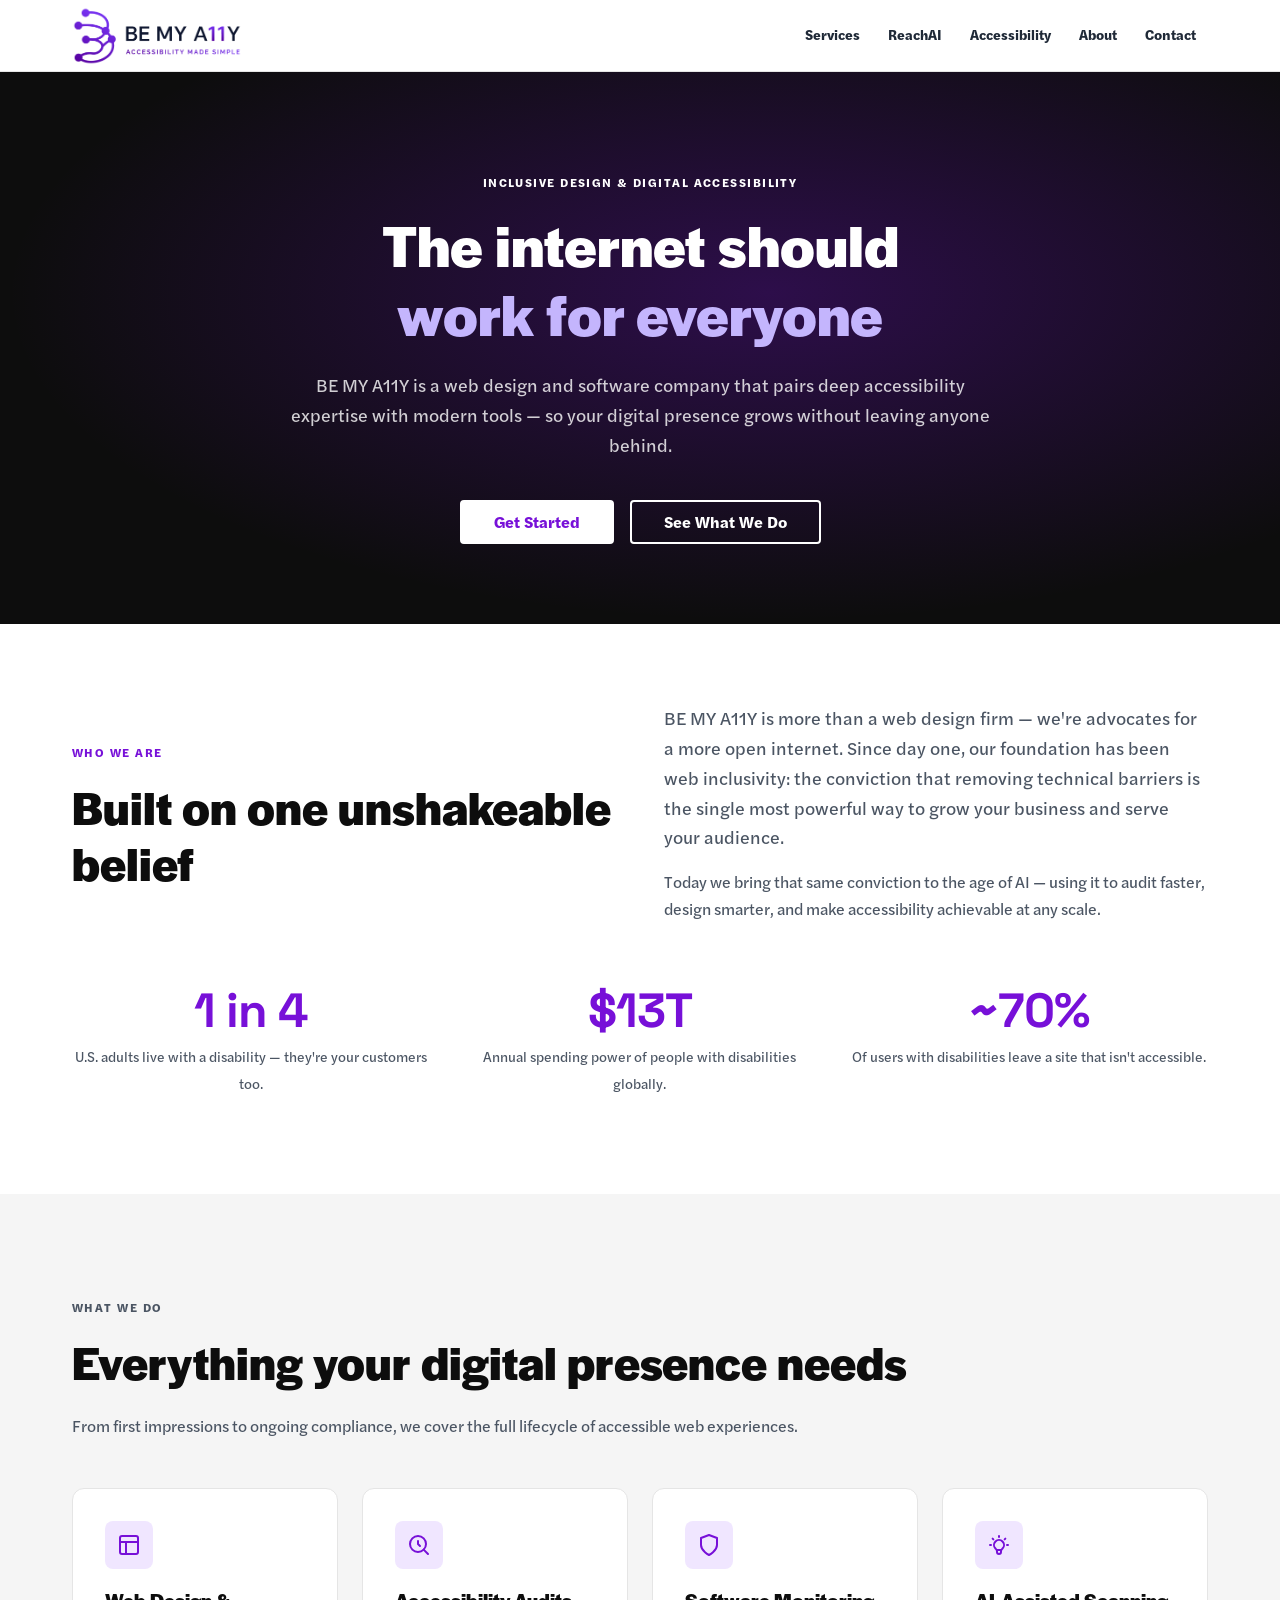
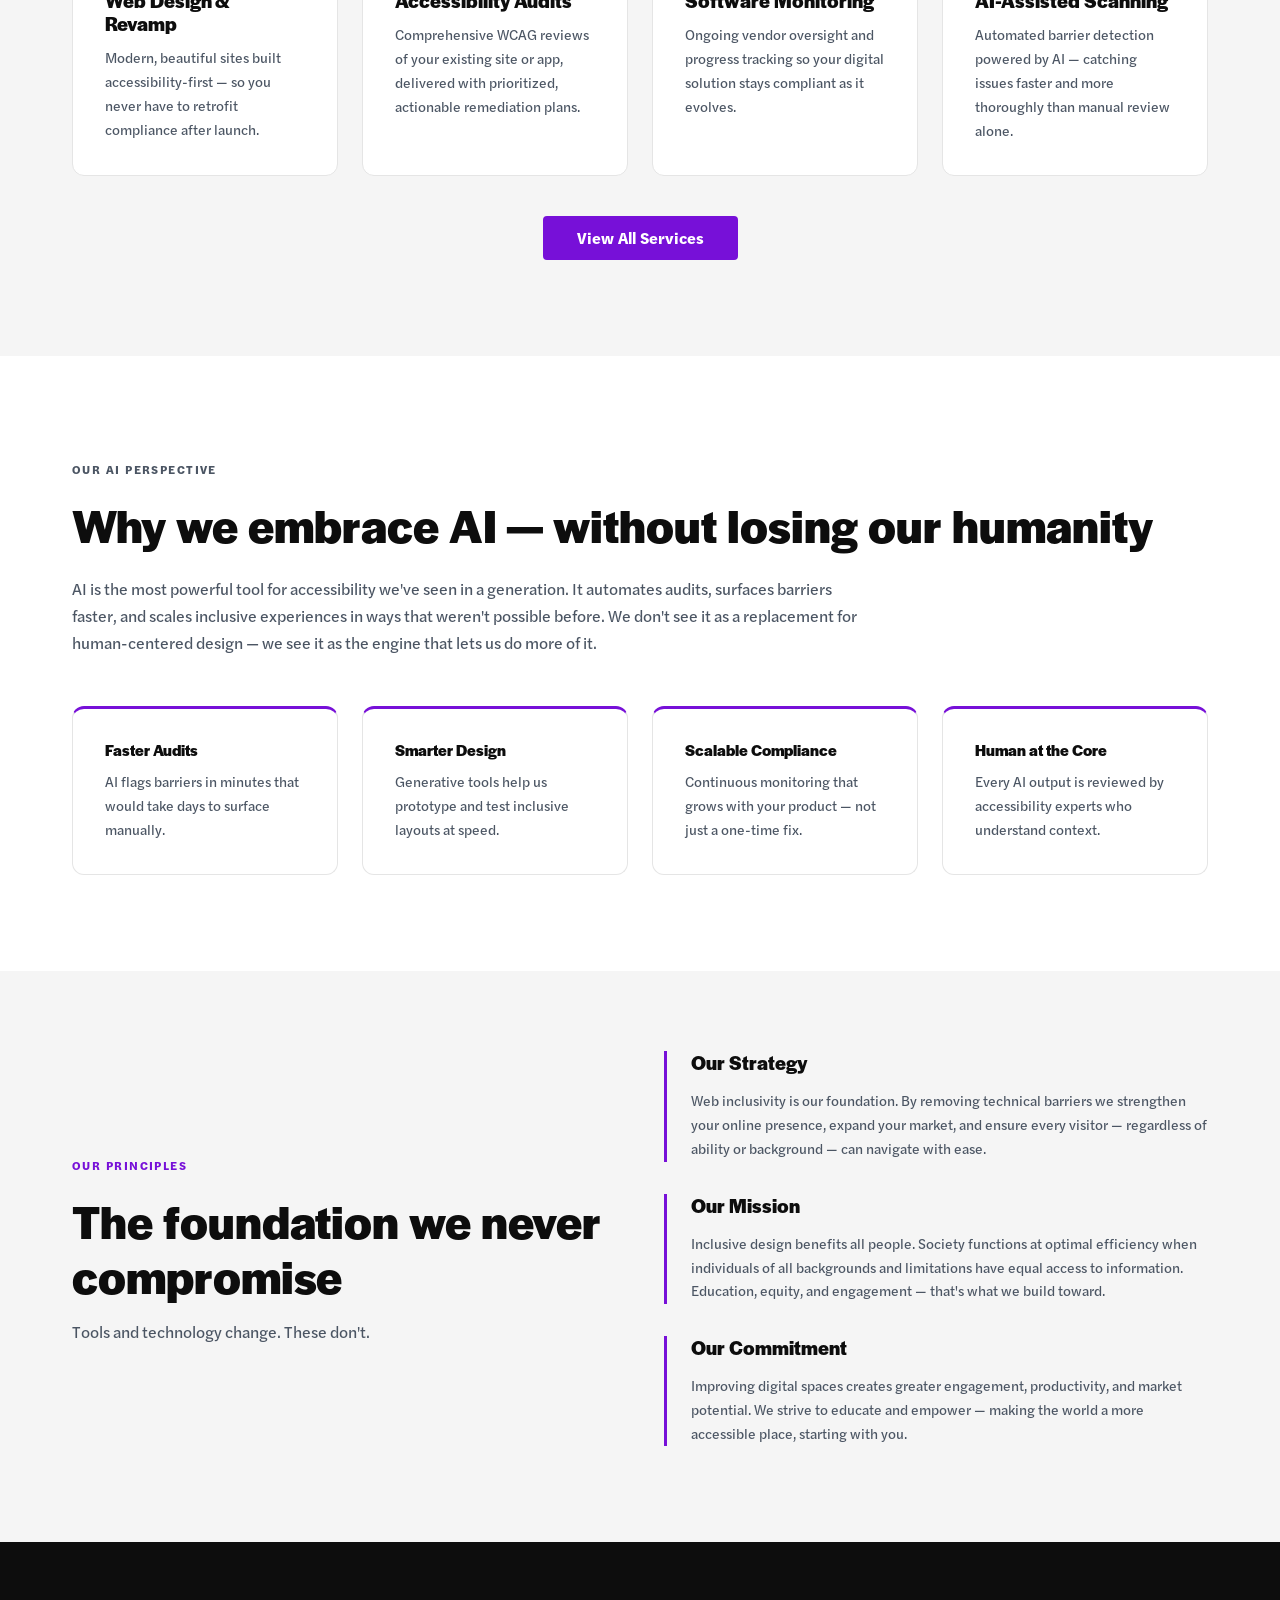
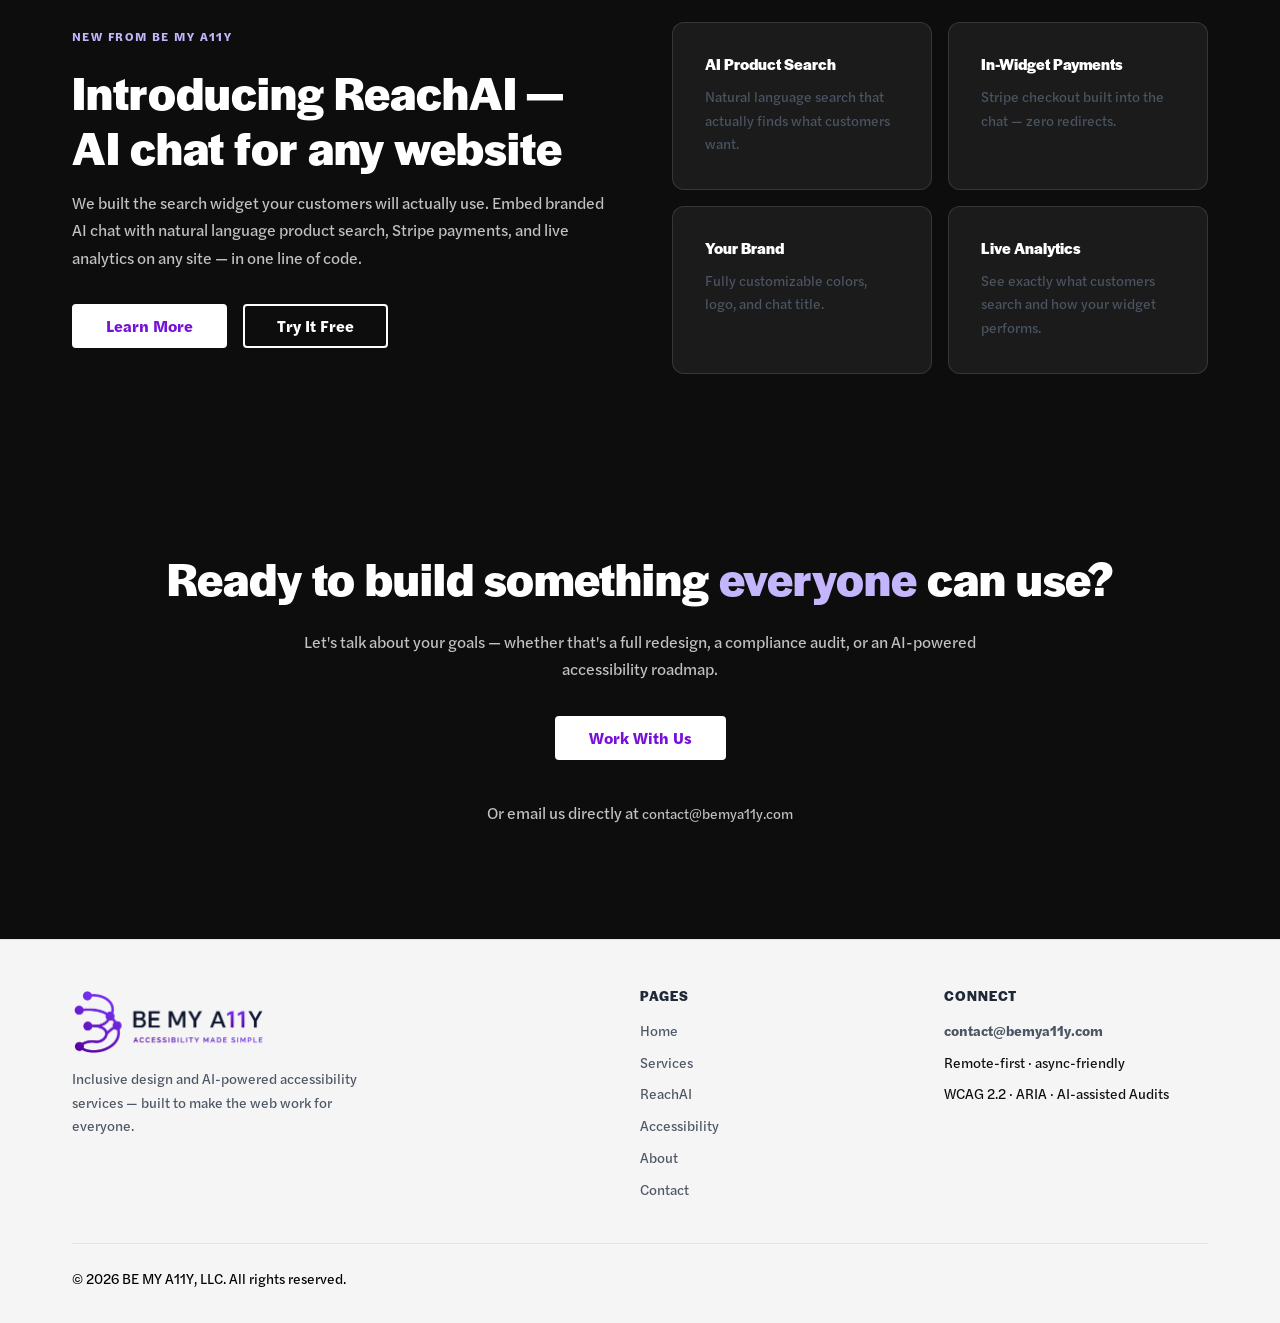
==== commit 0155c846: "updating BMA website with new content about ReachAI" ====
--- a/index.html
+++ b/index.html
@@ -296,6 +296,45 @@
       </div>
     </section>
 
+    <!-- ReachAI Spotlight -->
+    <section class="section section-dark" aria-labelledby="reachai-home-heading">
+      <div class="container">
+        <div class="two-col" style="gap: var(--space-16); align-items: start;">
+          <div>
+            <p class="section-label" style="color: #c4b5fd;">New from BE MY A11Y</p>
+            <h2 id="reachai-home-heading">Introducing ReachAI — AI chat for any website</h2>
+            <p style="margin-top: var(--space-4); color: rgba(255,255,255,.75);">
+              We built the search widget your customers will actually use. Embed branded AI
+              chat with natural language product search, Stripe payments, and live analytics
+              on any site — in one line of code.
+            </p>
+            <div class="btn-group" style="margin-top: var(--space-8);">
+              <a href="reachai" class="btn btn-white">Learn More</a>
+              <a href="https://app.bemya11y.com" class="btn btn-outline-white" target="_blank" rel="noopener noreferrer">Try It Free</a>
+            </div>
+          </div>
+          <div style="display: grid; grid-template-columns: 1fr 1fr; gap: var(--space-4);">
+            <div class="card" style="background: rgba(255,255,255,.06); border-color: rgba(255,255,255,.12);">
+              <h3 style="font-size: var(--text-base); color: var(--color-white);">AI Product Search</h3>
+              <p style="font-size: var(--text-sm);">Natural language search that actually finds what customers want.</p>
+            </div>
+            <div class="card" style="background: rgba(255,255,255,.06); border-color: rgba(255,255,255,.12);">
+              <h3 style="font-size: var(--text-base); color: var(--color-white);">In-Widget Payments</h3>
+              <p style="font-size: var(--text-sm);">Stripe checkout built into the chat — zero redirects.</p>
+            </div>
+            <div class="card" style="background: rgba(255,255,255,.06); border-color: rgba(255,255,255,.12);">
+              <h3 style="font-size: var(--text-base); color: var(--color-white);">Your Brand</h3>
+              <p style="font-size: var(--text-sm);">Fully customizable colors, logo, and chat title.</p>
+            </div>
+            <div class="card" style="background: rgba(255,255,255,.06); border-color: rgba(255,255,255,.12);">
+              <h3 style="font-size: var(--text-base); color: var(--color-white);">Live Analytics</h3>
+              <p style="font-size: var(--text-sm);">See exactly what customers search and how your widget performs.</p>
+            </div>
+          </div>
+        </div>
+      </div>
+    </section>
+
     <!-- CTA -->
     <section class="cta-band" aria-labelledby="cta-heading">
       <div class="container">
--- a/css/styles.css
+++ b/css/styles.css
@@ -665,8 +665,20 @@
 /* ── Cards Grid ──────────────────────────────────────────── */
 .cards-grid {
   display: grid;
-  grid-template-columns: repeat(auto-fit, minmax(280px, 1fr));
+  grid-template-columns: 1fr;
   gap: var(--space-6);
+}
+
+@media (min-width: 540px) {
+  .cards-grid {
+    grid-template-columns: repeat(2, 1fr);
+  }
+}
+
+@media (min-width: 1200px) {
+  .cards-grid {
+    grid-template-columns: repeat(4, 1fr);
+  }
 }
 
 .card {
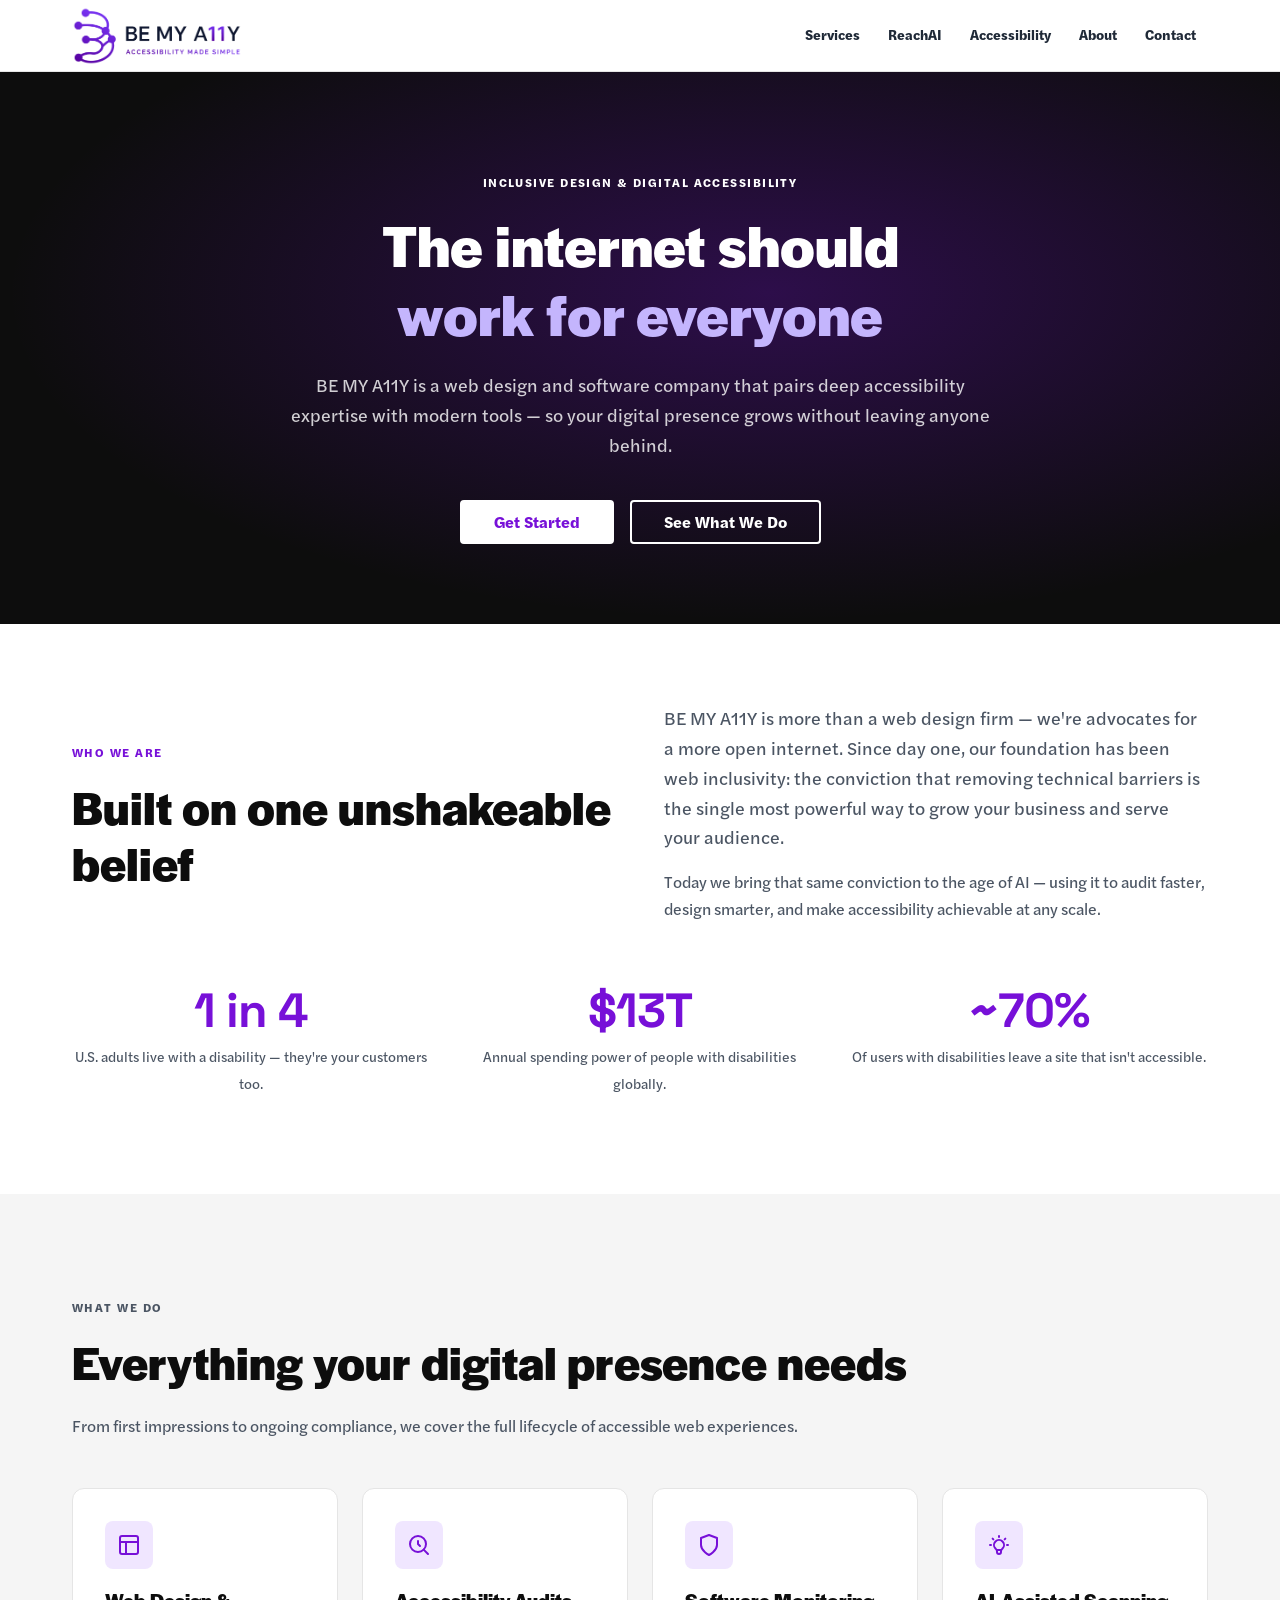
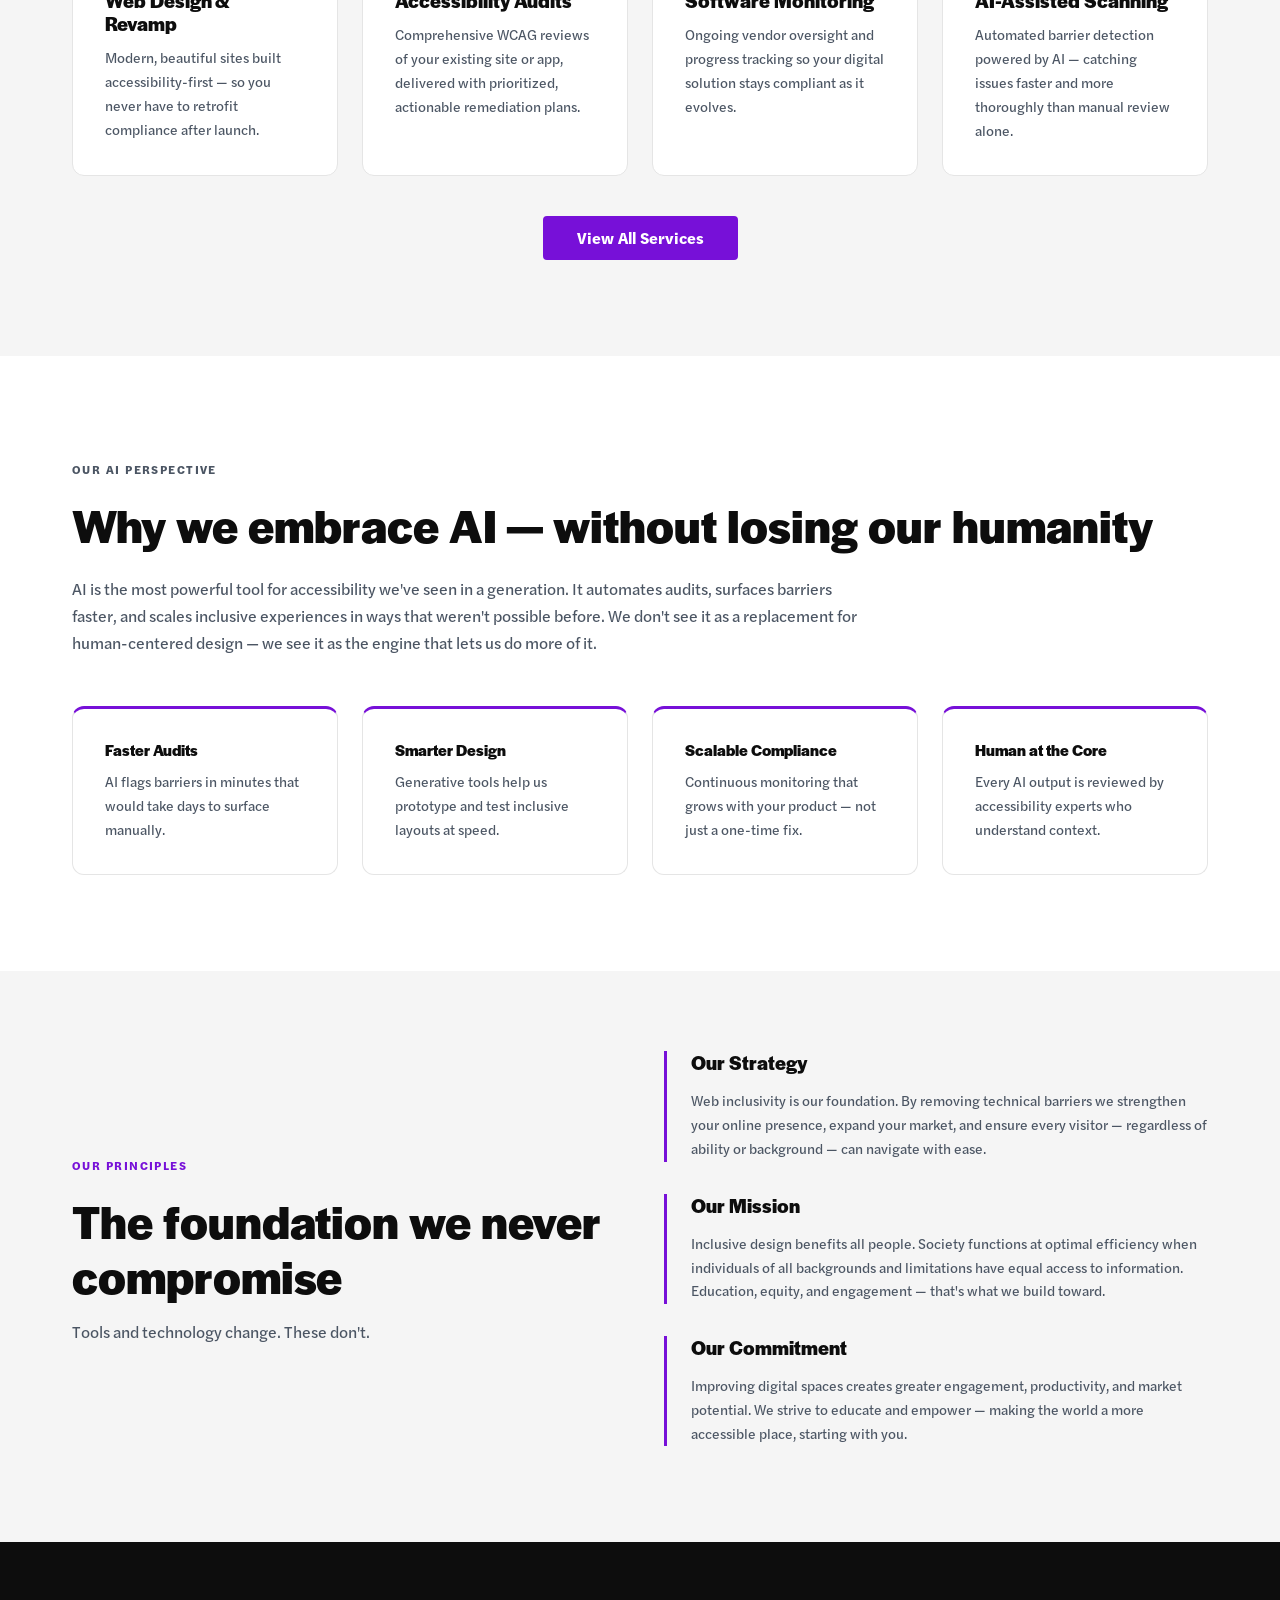
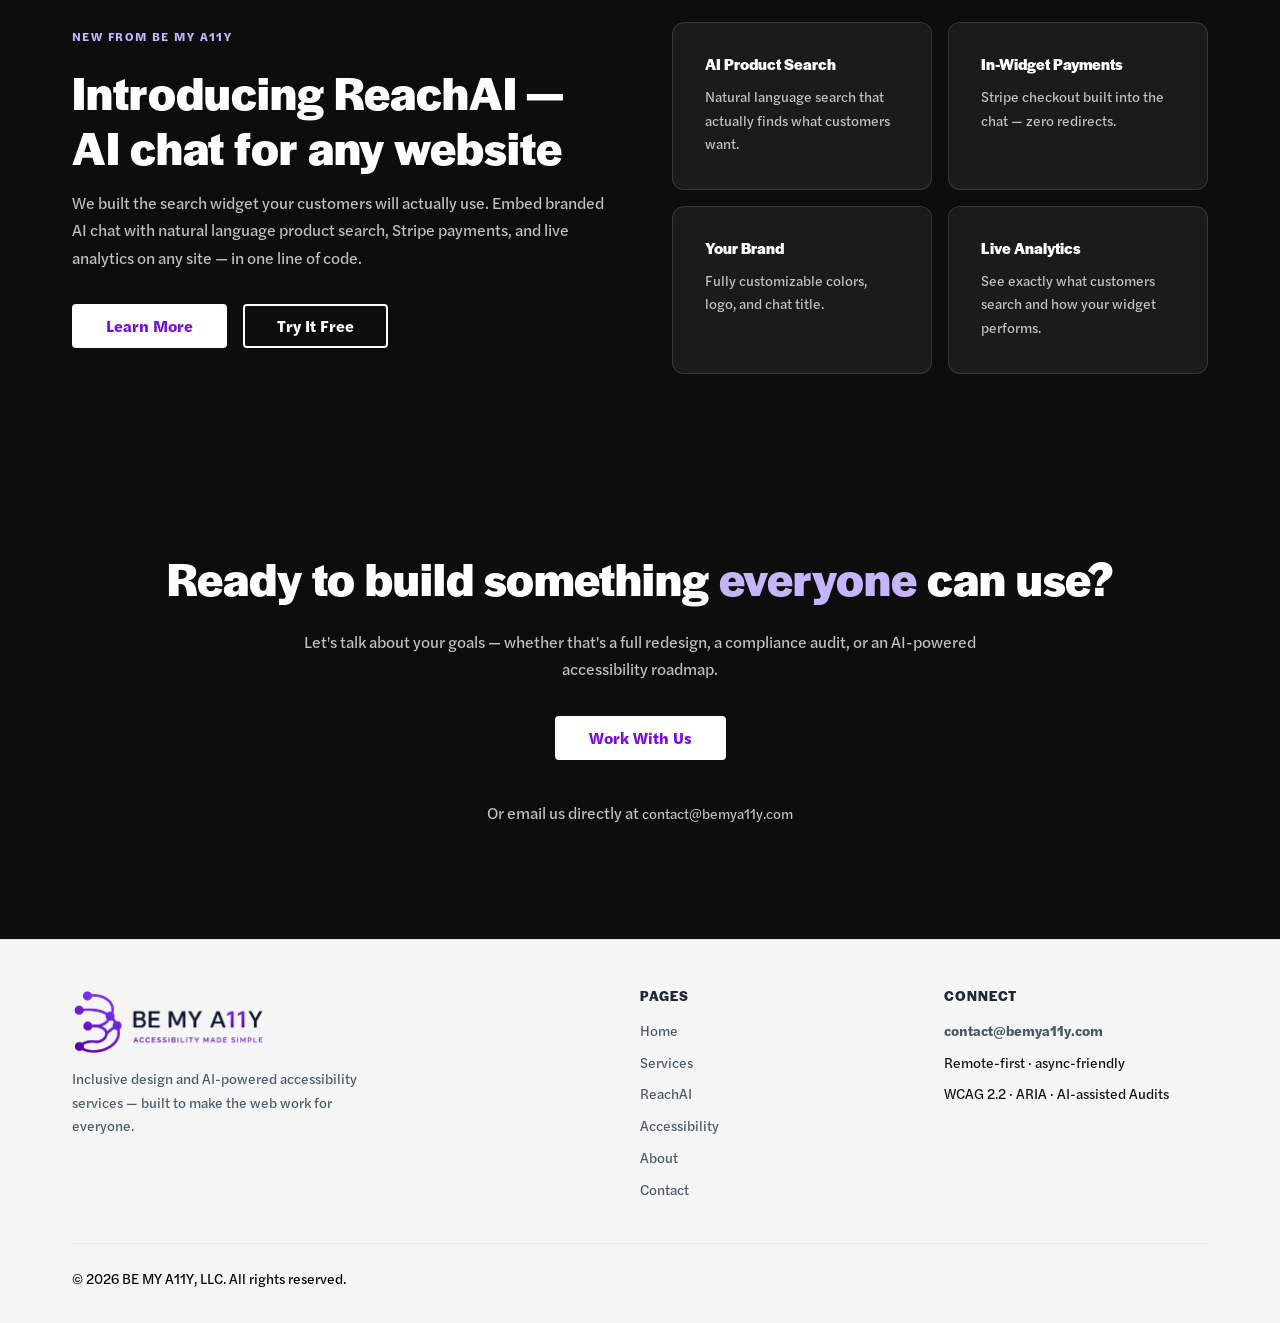
==== commit b05488ce: "Adding Google Analytics" ====
--- a/index.html
+++ b/index.html
@@ -31,6 +31,15 @@
   <link href="https://fonts.googleapis.com/css2?family=Space+Grotesk:wght@700&display=swap" rel="stylesheet">
 
   <link rel="stylesheet" href="/css/styles.css?v=11">
+
+  <!-- Google tag (gtag.js) -->
+  <script async src="https://www.googletagmanager.com/gtag/js?id=G-FMQ2NKZQML"></script>
+  <script>
+    window.dataLayer = window.dataLayer || [];
+    function gtag(){dataLayer.push(arguments);}
+    gtag('js', new Date());
+    gtag('config', 'G-FMQ2NKZQML');
+  </script>
   <!-- Structured Data -->
   <script type="application/ld+json">
   {
--- a/css/styles.css
+++ b/css/styles.css
@@ -622,6 +622,14 @@
   color: rgba(255,255,255,.75);
 }
 
+.section-dark .card h3 {
+  color: var(--color-white);
+}
+
+.section-dark .card p {
+  color: rgba(255,255,255,.75);
+}
+
 .section-accent {
   background-color: var(--color-accent);
   color: var(--color-white);
